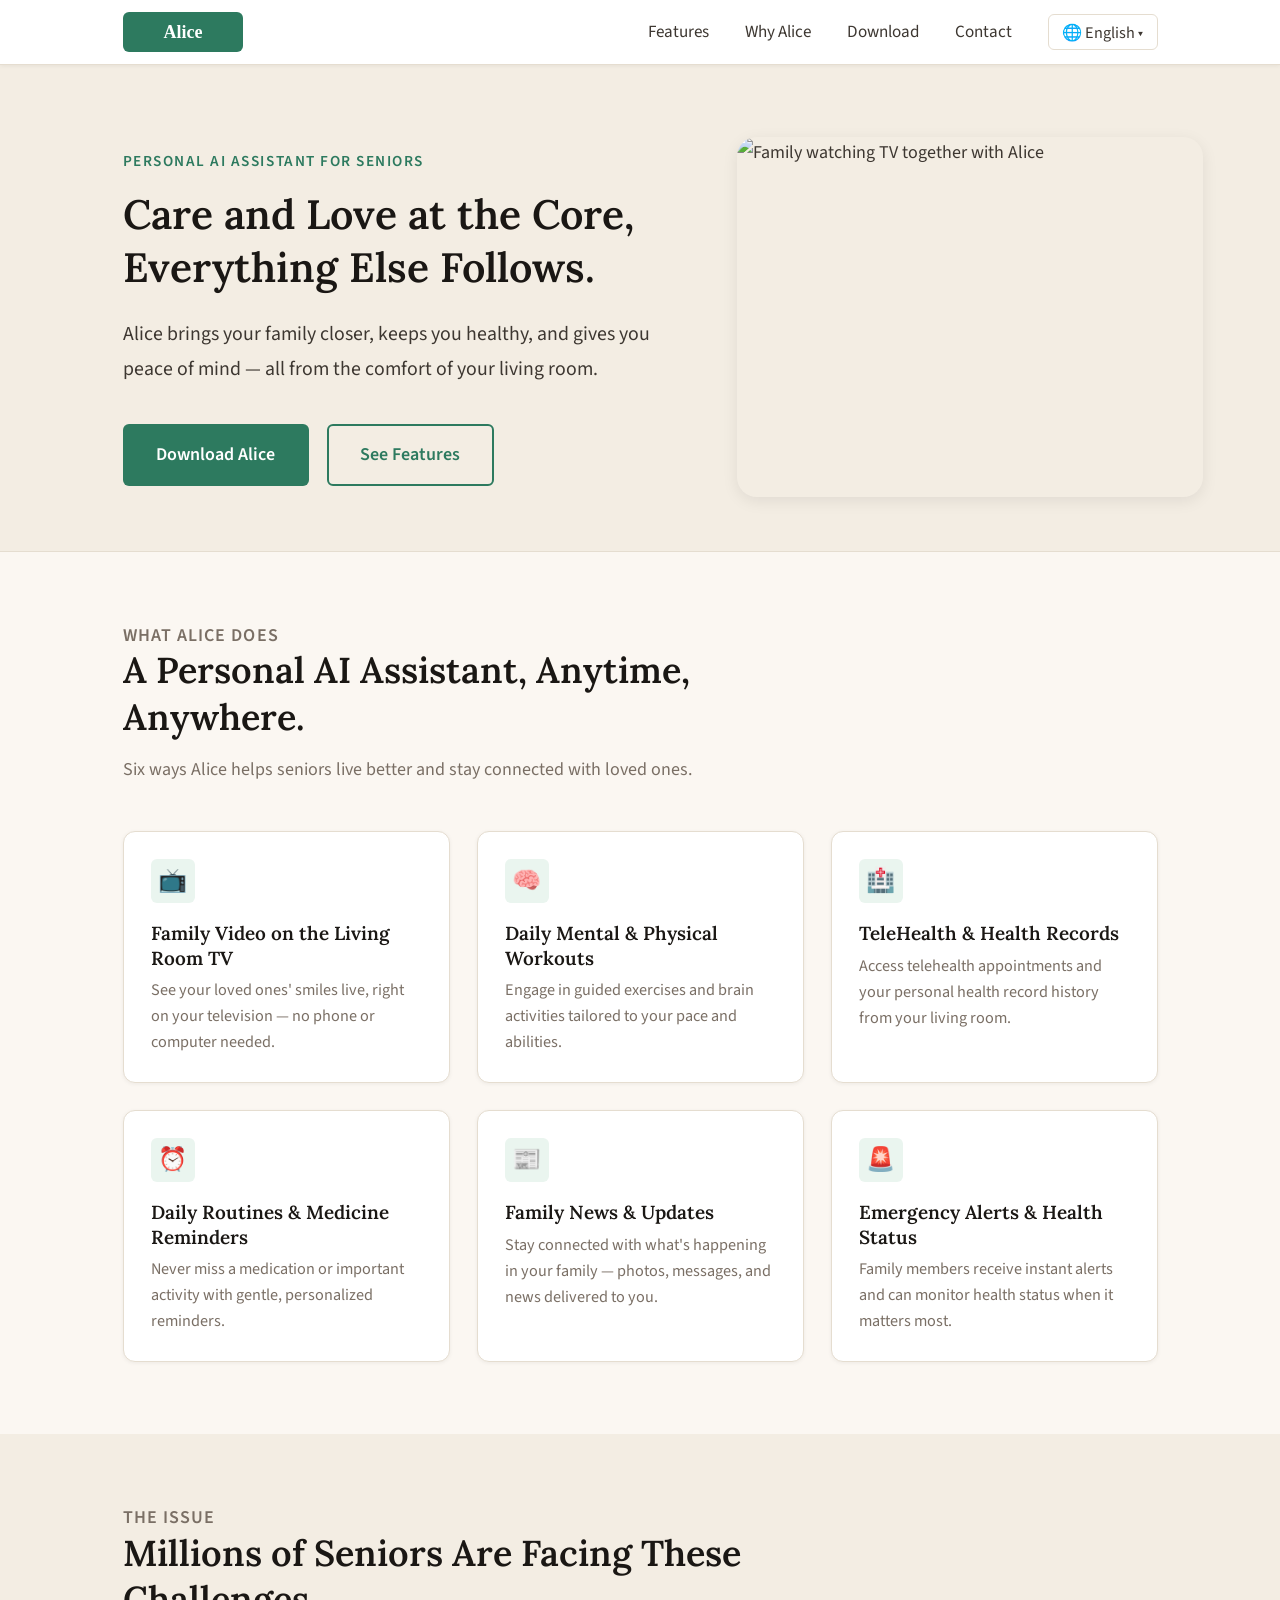
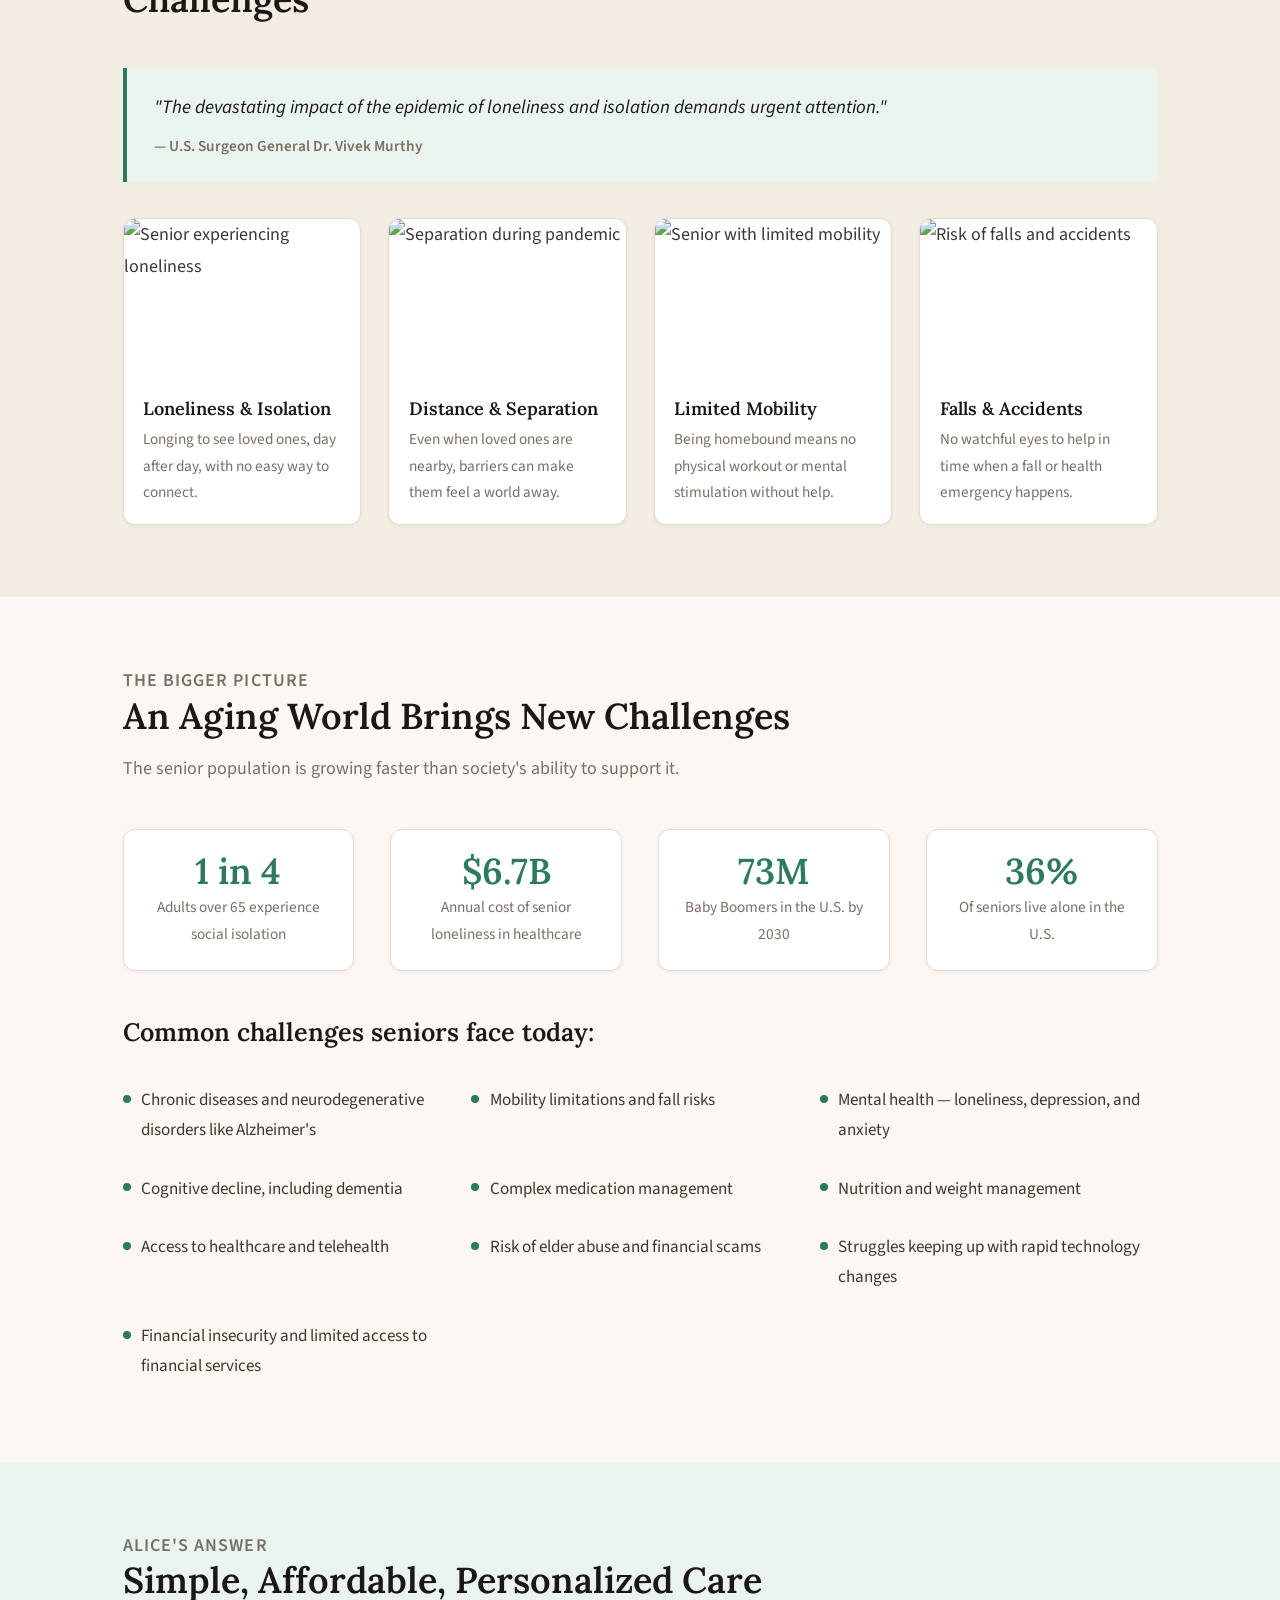
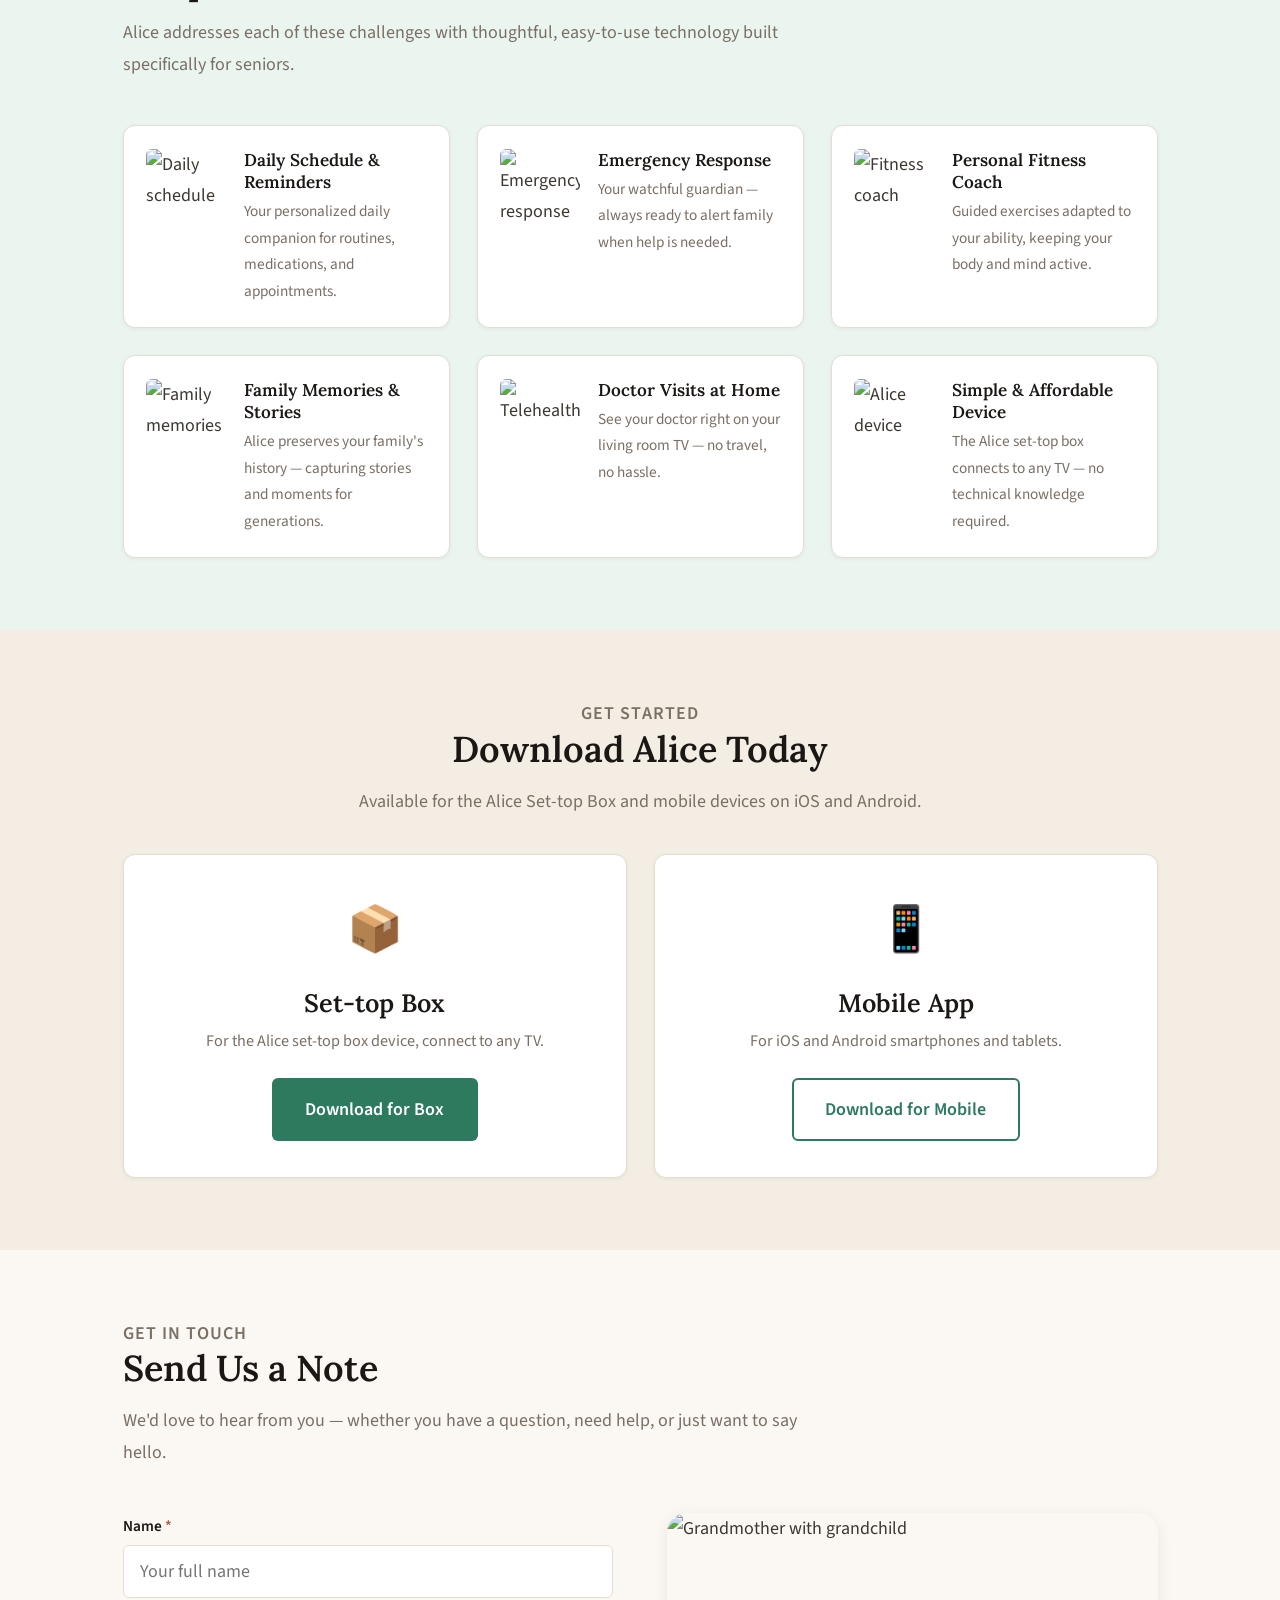
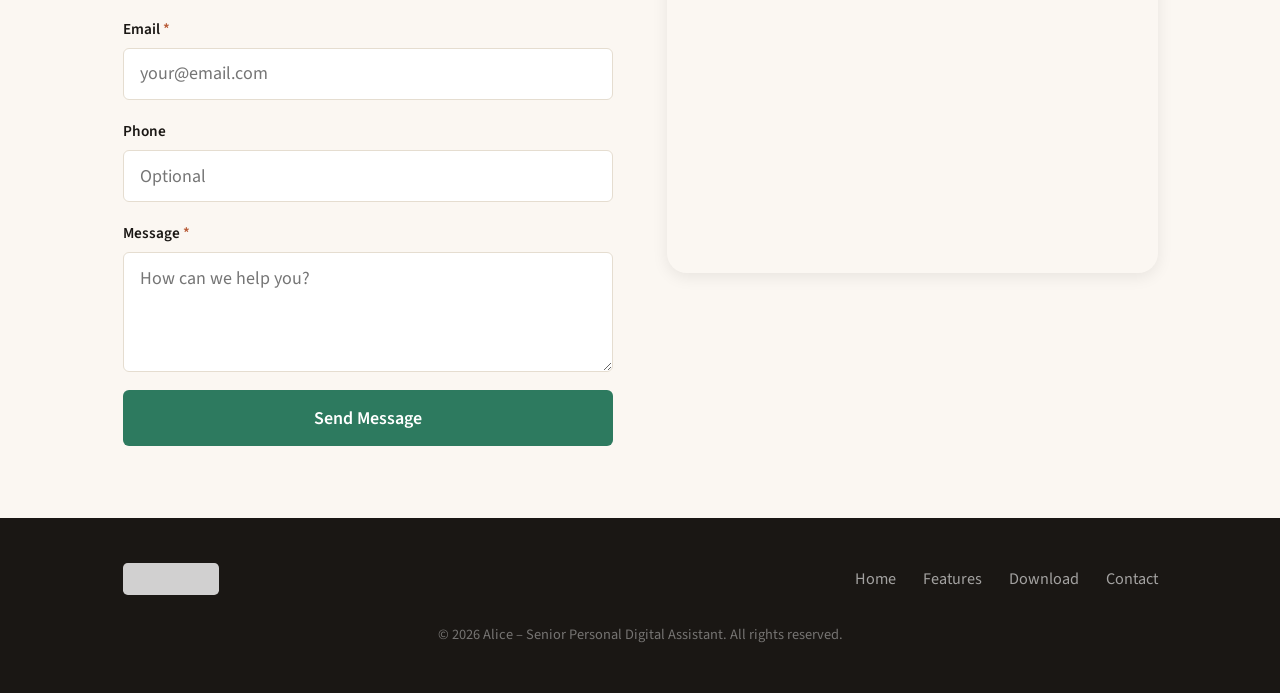
==== en/index.html @ 7d20c8d3 "Initial commit" ====
<!DOCTYPE html>
<html lang="en">
<head>
  <meta charset="UTF-8">
  <meta name="viewport" content="width=device-width, initial-scale=1.0">
  <meta name="description" content="Alice is a personal AI assistant for seniors — connecting family, managing health, and bringing care to every living room.">
  <title>Alice – Care and Love at the Core</title>
  <link rel="stylesheet" href="../css/style.css">
</head>
<body>

<!-- ===== NAVIGATION ===== -->
<nav class="nav">
  <div class="container nav__inner">
    <a href="index.html" class="nav__logo">
      <img src="../assets/images/alice-logo.jpg" onerror="this.src='../assets/images/alice-logo.svg'" alt="Alice logo">
      <span class="nav__logo-text">Alice</span>
    </a>

    <button class="nav__hamburger" aria-label="Open menu">
      <span></span><span></span><span></span>
    </button>

    <div class="nav__links">
      <a href="#features">Features</a>
      <a href="#why">Why Alice</a>
      <a href="download.html">Download</a>
      <a href="#contact">Contact</a>

      <div class="lang-switcher">
        <button class="lang-switcher__btn">🌐 English ▾</button>
        <div class="lang-switcher__dropdown">
          <a href="../en/index.html" class="current">English</a>
          <a href="../zh/index.html">中文</a>
          <a href="../ja/index.html">日本語</a>
        </div>
      </div>
    </div>
  </div>
</nav>

<!-- ===== HERO ===== -->
<section class="hero" id="home">
  <div class="container hero__inner">
    <div class="hero__content">
      <p class="hero__tagline">Personal AI Assistant for Seniors</p>
      <h1 class="hero__title">Care and Love at the Core,<br>Everything Else Follows.</h1>
      <p class="hero__subtitle">
        Alice brings your family closer, keeps you healthy, and gives you peace of mind —
        all from the comfort of your living room.
      </p>
      <div class="hero__ctas">
        <a href="download.html" class="btn btn--primary">Download Alice</a>
        <a href="#features" class="btn btn--outline">See Features</a>
      </div>
    </div>
    <div class="hero__image">
      <img src="https://img1.wsimg.com/isteam/ip/b79b17a9-c63e-4661-b57b-d2bf6fcf4516/seniorTV1.jpeg"
           alt="Family watching TV together with Alice">
    </div>
  </div>
</section>

<!-- ===== FEATURES ===== -->
<section class="section" id="features">
  <div class="container">
    <div class="section-header">
      <h4>What Alice Does</h4>
      <h2>A Personal AI Assistant, Anytime, Anywhere.</h2>
      <p>Six ways Alice helps seniors live better and stay connected with loved ones.</p>
    </div>

    <div class="features-list">
      <div class="feature-card">
        <div class="feature-card__icon">📺</div>
        <h3>Family Video on the Living Room TV</h3>
        <p>See your loved ones' smiles live, right on your television — no phone or computer needed.</p>
      </div>
      <div class="feature-card">
        <div class="feature-card__icon">🧠</div>
        <h3>Daily Mental & Physical Workouts</h3>
        <p>Engage in guided exercises and brain activities tailored to your pace and abilities.</p>
      </div>
      <div class="feature-card">
        <div class="feature-card__icon">🏥</div>
        <h3>TeleHealth & Health Records</h3>
        <p>Access telehealth appointments and your personal health record history from your living room.</p>
      </div>
      <div class="feature-card">
        <div class="feature-card__icon">⏰</div>
        <h3>Daily Routines & Medicine Reminders</h3>
        <p>Never miss a medication or important activity with gentle, personalized reminders.</p>
      </div>
      <div class="feature-card">
        <div class="feature-card__icon">📰</div>
        <h3>Family News & Updates</h3>
        <p>Stay connected with what's happening in your family — photos, messages, and news delivered to you.</p>
      </div>
      <div class="feature-card">
        <div class="feature-card__icon">🚨</div>
        <h3>Emergency Alerts & Health Status</h3>
        <p>Family members receive instant alerts and can monitor health status when it matters most.</p>
      </div>
    </div>
  </div>
</section>

<!-- ===== PROBLEM ===== -->
<section class="section section--alt" id="why">
  <div class="container">
    <div class="section-header">
      <h4>The Issue</h4>
      <h2>Millions of Seniors Are Facing These Challenges</h2>
    </div>

    <div class="callout">
      <p>"The devastating impact of the epidemic of loneliness and isolation demands urgent attention."</p>
      <cite>— U.S. Surgeon General Dr. Vivek Murthy</cite>
    </div>

    <div class="problem-grid">
      <div class="problem-card">
        <img src="https://img1.wsimg.com/isteam/ip/b79b17a9-c63e-4661-b57b-d2bf6fcf4516/lonely1.jpg"
             alt="Senior experiencing loneliness">
        <div class="problem-card__body">
          <h3>Loneliness &amp; Isolation</h3>
          <p>Longing to see loved ones, day after day, with no easy way to connect.</p>
        </div>
      </div>
      <div class="problem-card">
        <img src="https://img1.wsimg.com/isteam/ip/b79b17a9-c63e-4661-b57b-d2bf6fcf4516/pandemic1.jpg"
             alt="Separation during pandemic">
        <div class="problem-card__body">
          <h3>Distance &amp; Separation</h3>
          <p>Even when loved ones are nearby, barriers can make them feel a world away.</p>
        </div>
      </div>
      <div class="problem-card">
        <img src="https://img1.wsimg.com/isteam/ip/b79b17a9-c63e-4661-b57b-d2bf6fcf4516/lonely9.jpg"
             alt="Senior with limited mobility">
        <div class="problem-card__body">
          <h3>Limited Mobility</h3>
          <p>Being homebound means no physical workout or mental stimulation without help.</p>
        </div>
      </div>
      <div class="problem-card">
        <img src="https://img1.wsimg.com/isteam/ip/b79b17a9-c63e-4661-b57b-d2bf6fcf4516/lonely2.jpg"
             alt="Risk of falls and accidents">
        <div class="problem-card__body">
          <h3>Falls &amp; Accidents</h3>
          <p>No watchful eyes to help in time when a fall or health emergency happens.</p>
        </div>
      </div>
    </div>
  </div>
</section>

<!-- ===== AGING WORLD ===== -->
<section class="section">
  <div class="container">
    <div class="section-header">
      <h4>The Bigger Picture</h4>
      <h2>An Aging World Brings New Challenges</h2>
      <p>The senior population is growing faster than society's ability to support it.</p>
    </div>

    <div class="stat-strip">
      <div class="stat-item">
        <div class="stat-item__number">1 in 4</div>
        <div class="stat-item__label">Adults over 65 experience social isolation</div>
      </div>
      <div class="stat-item">
        <div class="stat-item__number">$6.7B</div>
        <div class="stat-item__label">Annual cost of senior loneliness in healthcare</div>
      </div>
      <div class="stat-item">
        <div class="stat-item__number">73M</div>
        <div class="stat-item__label">Baby Boomers in the U.S. by 2030</div>
      </div>
      <div class="stat-item">
        <div class="stat-item__number">36%</div>
        <div class="stat-item__label">Of seniors live alone in the U.S.</div>
      </div>
    </div>

    <div style="margin-top: 2.5rem;">
      <h3 style="margin-bottom: 1rem;">Common challenges seniors face today:</h3>
      <ul class="challenges-list">
        <li>Chronic diseases and neurodegenerative disorders like Alzheimer's</li>
        <li>Mobility limitations and fall risks</li>
        <li>Mental health — loneliness, depression, and anxiety</li>
        <li>Cognitive decline, including dementia</li>
        <li>Complex medication management</li>
        <li>Nutrition and weight management</li>
        <li>Access to healthcare and telehealth</li>
        <li>Risk of elder abuse and financial scams</li>
        <li>Struggles keeping up with rapid technology changes</li>
        <li>Financial insecurity and limited access to financial services</li>
      </ul>
    </div>
  </div>
</section>

<!-- ===== SOLUTION ===== -->
<section class="section section--accent" id="solutions">
  <div class="container">
    <div class="section-header">
      <h4>Alice's Answer</h4>
      <h2>Simple, Affordable, Personalized Care</h2>
      <p>Alice addresses each of these challenges with thoughtful, easy-to-use technology built specifically for seniors.</p>
    </div>

    <div class="solution-grid">
      <div class="solution-item">
        <img src="https://alicehometech.com/image/larryPicture/caregiver-assisting-with-seniors-daily-routine.webp"
             alt="Daily schedule">
        <div class="solution-item__text">
          <h3>Daily Schedule &amp; Reminders</h3>
          <p>Your personalized daily companion for routines, medications, and appointments.</p>
        </div>
      </div>
      <div class="solution-item">
        <img src="https://alicehometech.com/image/larryPicture/fall helper.webp"
             alt="Emergency response">
        <div class="solution-item__text">
          <h3>Emergency Response</h3>
          <p>Your watchful guardian — always ready to alert family when help is needed.</p>
        </div>
      </div>
      <div class="solution-item">
        <img src="https://alicehometech.com/image/larryPicture/personal trainer.webp"
             alt="Fitness coach">
        <div class="solution-item__text">
          <h3>Personal Fitness Coach</h3>
          <p>Guided exercises adapted to your ability, keeping your body and mind active.</p>
        </div>
      </div>
      <div class="solution-item">
        <img src="https://alicehometech.com/image/larryPicture/family story time on tv.webp"
             alt="Family memories">
        <div class="solution-item__text">
          <h3>Family Memories &amp; Stories</h3>
          <p>Alice preserves your family's history — capturing stories and moments for generations.</p>
        </div>
      </div>
      <div class="solution-item">
        <img src="https://alicehometech.com/image/larryPicture/doctor visit in your TV.webp"
             alt="Telehealth">
        <div class="solution-item__text">
          <h3>Doctor Visits at Home</h3>
          <p>See your doctor right on your living room TV — no travel, no hassle.</p>
        </div>
      </div>
      <div class="solution-item">
        <img src="https://alicehometech.com/image/larryPicture/Alice box.webp"
             alt="Alice device">
        <div class="solution-item__text">
          <h3>Simple &amp; Affordable Device</h3>
          <p>The Alice set-top box connects to any TV — no technical knowledge required.</p>
        </div>
      </div>
    </div>
  </div>
</section>

<!-- ===== DOWNLOAD (preview, full page is download.html) ===== -->
<section class="section section--alt" id="download">
  <div class="container">
    <div class="section-header text-center" style="max-width: 100%; margin-bottom: 2rem;">
      <h4>Get Started</h4>
      <h2>Download Alice Today</h2>
      <p>Available for the Alice Set-top Box and mobile devices on iOS and Android.</p>
    </div>
    <div class="download-cards">
      <div class="download-card">
        <div class="download-card__icon">📦</div>
        <h3>Set-top Box</h3>
        <p>For the Alice set-top box device, connect to any TV.</p>
        <a href="download.html#box" class="btn btn--primary">Download for Box</a>
      </div>
      <div class="download-card">
        <div class="download-card__icon">📱</div>
        <h3>Mobile App</h3>
        <p>For iOS and Android smartphones and tablets.</p>
        <a href="download.html#mobile" class="btn btn--outline">Download for Mobile</a>
      </div>
    </div>
  </div>
</section>

<!-- ===== CONTACT ===== -->
<section class="section" id="contact">
  <div class="container">
    <div class="section-header">
      <h4>Get in Touch</h4>
      <h2>Send Us a Note</h2>
      <p>We'd love to hear from you — whether you have a question, need help, or just want to say hello.</p>
    </div>
    <div class="contact-inner">
      <form class="contact-form" onsubmit="handleContact(event)">
        <div class="form-group">
          <label for="name">Name <span style="color:var(--alert)">*</span></label>
          <input type="text" id="name" name="name" required placeholder="Your full name">
        </div>
        <div class="form-group">
          <label for="email">Email <span style="color:var(--alert)">*</span></label>
          <input type="email" id="email" name="email" required placeholder="your@email.com">
        </div>
        <div class="form-group">
          <label for="phone">Phone</label>
          <input type="tel" id="phone" name="phone" placeholder="Optional">
        </div>
        <div class="form-group">
          <label for="message">Message <span style="color:var(--alert)">*</span></label>
          <textarea id="message" name="message" required placeholder="How can we help you?"></textarea>
        </div>
        <button type="submit" class="btn btn--primary">Send Message</button>
        <p id="contact-success" style="display:none; color:var(--accent); font-weight:600;">
          ✓ Thank you! We'll be in touch soon.
        </p>
      </form>
      <div class="contact-image">
        <img src="https://img1.wsimg.com/isteam/ip/b79b17a9-c63e-4661-b57b-d2bf6fcf4516/senior%20love1.jpg"
             alt="Grandmother with grandchild">
      </div>
    </div>
  </div>
</section>

<!-- ===== FOOTER ===== -->
<footer class="footer">
  <div class="container footer__inner">
    <div class="footer__logo">
      <img src="../assets/images/alice-logo.jpg" onerror="this.src='../assets/images/alice-logo.svg'" alt="Alice">
      <span class="footer__logo-text">Alice</span>
    </div>
    <nav class="footer__nav">
      <a href="index.html">Home</a>
      <a href="#features">Features</a>
      <a href="download.html">Download</a>
      <a href="#contact">Contact</a>
    </nav>
    <p class="footer__copy">© 2026 Alice – Senior Personal Digital Assistant. All rights reserved.</p>
  </div>
</footer>

<script src="../js/nav.js"></script>
<script>
function handleContact(e) {
  e.preventDefault();
  document.getElementById('contact-success').style.display = 'block';
  e.target.reset();
}
</script>
</body>
</html>
---- css/style.css ----
/* =============================================
   Alice HomeTech — Design System
   Warm, grounded, readable. Light background.
   Mobile-first. Supports EN / ZH / JA.
   ============================================= */

/* --- Fonts --- */
@import url('https://fonts.googleapis.com/css2?family=Lora:wght@400;600&family=Source+Sans+3:wght@300;400;600&display=swap');

/* --- Tokens --- */
:root {
  --cream:        #FBF7F2;
  --cream-dark:   #F3EDE3;
  --warm-border:  #E5DDD0;
  --text-primary: #1A1714;
  --text-body:    #3D3731;
  --text-muted:   #7A6F65;
  --accent:       #2D7A5F;
  --accent-dark:  #1E5C47;
  --accent-light: #EAF5EF;
  --alert:        #B85C38;
  --white:        #FFFFFF;

  --font-head: 'Lora', 'Noto Serif SC', 'Noto Serif JP', Georgia, serif;
  --font-body: 'Source Sans 3', 'Noto Sans SC', 'Noto Sans JP', system-ui, sans-serif;

  --radius-sm: 6px;
  --radius-md: 12px;
  --radius-lg: 20px;

  --shadow-sm: 0 1px 4px rgba(0,0,0,0.06);
  --shadow-md: 0 4px 16px rgba(0,0,0,0.08);

  --max-w: 1080px;
  --gap: 1.5rem;
}

/* --- Reset --- */
*, *::before, *::after { box-sizing: border-box; margin: 0; padding: 0; }
html { font-size: 18px; scroll-behavior: smooth; }
body {
  font-family: var(--font-body);
  font-weight: 400;
  color: var(--text-body);
  background: var(--cream);
  line-height: 1.75;
  -webkit-font-smoothing: antialiased;
}
img { display: block; max-width: 100%; height: auto; }
a { color: var(--accent); text-decoration: none; }
a:hover { text-decoration: underline; }
ul { list-style: none; }

/* --- Typography --- */
h1, h2, h3, h4 {
  font-family: var(--font-head);
  color: var(--text-primary);
  line-height: 1.3;
  font-weight: 600;
}
h1 { font-size: clamp(1.7rem, 3.2vw, 2.5rem); }
h2 { font-size: clamp(1.4rem, 3vw, 2rem); }
h3 { font-size: clamp(1.1rem, 2vw, 1.4rem); }
h4 { font-size: 1rem; font-weight: 600; font-family: var(--font-body); text-transform: uppercase; letter-spacing: 0.06em; color: var(--text-muted); }
p { margin-bottom: 1rem; }
p:last-child { margin-bottom: 0; }

/* --- Layout helpers --- */
.container {
  width: 100%;
  max-width: var(--max-w);
  margin: 0 auto;
  padding: 0 1.25rem;
}
.section {
  padding: 4rem 0;
}
.section--alt {
  background: var(--cream-dark);
}
.section--accent {
  background: var(--accent-light);
}

/* --- Buttons --- */
.btn {
  display: inline-block;
  padding: 0.75rem 1.75rem;
  border-radius: var(--radius-sm);
  font-family: var(--font-body);
  font-size: 1rem;
  font-weight: 600;
  cursor: pointer;
  border: 2px solid transparent;
  transition: background 0.2s, color 0.2s, border-color 0.2s;
  text-align: center;
  white-space: nowrap;
}
.btn--primary {
  background: var(--accent);
  color: var(--white);
}
.btn--primary:hover {
  background: var(--accent-dark);
  text-decoration: none;
}
.btn--outline {
  background: transparent;
  color: var(--accent);
  border-color: var(--accent);
}
.btn--outline:hover {
  background: var(--accent);
  color: var(--white);
  text-decoration: none;
}

/* =============================================
   NAVIGATION
   ============================================= */
.nav {
  position: sticky;
  top: 0;
  z-index: 100;
  background: var(--white);
  border-bottom: 1px solid var(--warm-border);
  box-shadow: var(--shadow-sm);
}
.nav__inner {
  display: flex;
  align-items: center;
  justify-content: space-between;
  height: 64px;
  gap: 1rem;
}
.nav__logo {
  display: flex;
  align-items: center;
  gap: 0.5rem;
  text-decoration: none;
}
.nav__logo img {
  height: 40px;
  width: auto;
}
.nav__logo-text {
  display: none;
}
.nav__links {
  display: flex;
  align-items: center;
  gap: 2rem;
}
.nav__links a {
  color: var(--text-body);
  font-weight: 400;
  font-size: 0.95rem;
  transition: color 0.15s;
}
.nav__links a:hover { color: var(--accent); text-decoration: none; }
.nav__links a.active { color: var(--accent); font-weight: 600; }

/* Language switcher */
.lang-switcher {
  position: relative;
}
.lang-switcher__btn {
  background: none;
  border: 1px solid var(--warm-border);
  border-radius: var(--radius-sm);
  padding: 0.3rem 0.75rem;
  font-family: var(--font-body);
  font-size: 0.9rem;
  color: var(--text-body);
  cursor: pointer;
  display: flex;
  align-items: center;
  gap: 0.4rem;
}
.lang-switcher__btn:hover { border-color: var(--accent); }
.lang-switcher__dropdown {
  display: none;
  position: absolute;
  right: 0;
  top: calc(100% + 4px);
  background: var(--white);
  border: 1px solid var(--warm-border);
  border-radius: var(--radius-sm);
  box-shadow: var(--shadow-md);
  min-width: 120px;
  overflow: hidden;
}
.lang-switcher__dropdown a {
  display: block;
  padding: 0.6rem 1rem;
  color: var(--text-body);
  font-size: 0.9rem;
}
.lang-switcher__dropdown a:hover { background: var(--accent-light); text-decoration: none; }
.lang-switcher__dropdown a.current { color: var(--accent); font-weight: 600; }
.lang-switcher.open .lang-switcher__dropdown { display: block; }

/* Hamburger (mobile) */
.nav__hamburger {
  display: none;
  flex-direction: column;
  gap: 5px;
  background: none;
  border: none;
  cursor: pointer;
  padding: 4px;
}
.nav__hamburger span {
  display: block;
  width: 24px;
  height: 2px;
  background: var(--text-primary);
  border-radius: 2px;
  transition: transform 0.25s, opacity 0.25s;
}
.nav__hamburger.open span:nth-child(1) { transform: translateY(7px) rotate(45deg); }
.nav__hamburger.open span:nth-child(2) { opacity: 0; }
.nav__hamburger.open span:nth-child(3) { transform: translateY(-7px) rotate(-45deg); }

/* Mobile nav */
@media (max-width: 720px) {
  .nav__hamburger { display: flex; }
  .nav__links {
    display: none;
    position: absolute;
    top: 64px;
    left: 0; right: 0;
    background: var(--white);
    flex-direction: column;
    align-items: flex-start;
    gap: 0;
    border-bottom: 1px solid var(--warm-border);
    box-shadow: var(--shadow-md);
  }
  .nav__links.open { display: flex; }
  .nav__links a {
    width: 100%;
    padding: 1rem 1.25rem;
    border-bottom: 1px solid var(--warm-border);
  }
  .lang-switcher { padding: 1rem 1.25rem; width: 100%; }
}

/* =============================================
   HERO
   ============================================= */
.hero {
  background: var(--cream-dark);
  padding: 4rem 0 3rem;
  border-bottom: 1px solid var(--warm-border);
}
.hero__inner {
  display: grid;
  grid-template-columns: 55% 45%;
  gap: 2.5rem;
  align-items: center;
}
.hero__tagline {
  font-size: 0.85rem;
  font-weight: 600;
  text-transform: uppercase;
  letter-spacing: 0.1em;
  color: var(--accent);
  margin-bottom: 0.75rem;
}
.hero__title {
  margin-bottom: 1.25rem;
}
.hero__subtitle {
  font-size: 1.1rem;
  color: var(--text-body);
  margin-bottom: 2rem;
  line-height: 1.8;
}
.hero__ctas {
  display: flex;
  gap: 1rem;
  flex-wrap: wrap;
}
.hero__image {
  border-radius: var(--radius-lg);
  overflow: hidden;
  box-shadow: var(--shadow-md);
}
.hero__image img {
  width: 100%;
  height: 360px;
  object-fit: cover;
}

@media (max-width: 720px) {
  .hero__inner { grid-template-columns: 1fr; }
  .hero__image { order: -1; }
  .hero__image img { height: 220px; }
}

/* =============================================
   FEATURES LIST
   ============================================= */
.features-list {
  display: grid;
  grid-template-columns: repeat(auto-fit, minmax(280px, 1fr));
  gap: var(--gap);
  margin-top: 2.5rem;
}
.feature-card {
  background: var(--white);
  border: 1px solid var(--warm-border);
  border-radius: var(--radius-md);
  padding: 1.5rem;
  box-shadow: var(--shadow-sm);
}
.feature-card__icon {
  width: 44px;
  height: 44px;
  background: var(--accent-light);
  border-radius: var(--radius-sm);
  display: flex;
  align-items: center;
  justify-content: center;
  margin-bottom: 1rem;
  font-size: 1.3rem;
}
.feature-card h3 {
  font-size: 1.05rem;
  margin-bottom: 0.4rem;
}
.feature-card p {
  font-size: 0.9rem;
  color: var(--text-muted);
  line-height: 1.6;
}

/* =============================================
   PROBLEM SECTION (cards in a row)
   ============================================= */
.problem-grid {
  display: grid;
  grid-template-columns: repeat(auto-fit, minmax(220px, 1fr));
  gap: var(--gap);
  margin-top: 2rem;
}
.problem-card {
  border-radius: var(--radius-md);
  overflow: hidden;
  box-shadow: var(--shadow-sm);
  background: var(--white);
  border: 1px solid var(--warm-border);
}
.problem-card img {
  width: 100%;
  height: 160px;
  object-fit: cover;
}
.problem-card__body {
  padding: 1rem 1.1rem;
}
.problem-card__body h3 {
  font-size: 1rem;
  margin-bottom: 0.3rem;
}
.problem-card__body p {
  font-size: 0.85rem;
  color: var(--text-muted);
}

/* =============================================
   CHALLENGES LIST
   ============================================= */
.challenges-list {
  display: grid;
  grid-template-columns: repeat(auto-fit, minmax(260px, 1fr));
  gap: 0.6rem;
  margin-top: 1.5rem;
}
.challenges-list li {
  display: flex;
  align-items: flex-start;
  gap: 0.6rem;
  font-size: 0.95rem;
  color: var(--text-body);
  padding: 0.5rem 0;
}
.challenges-list li::before {
  content: '';
  display: inline-block;
  width: 8px;
  height: 8px;
  min-width: 8px;
  border-radius: 50%;
  background: var(--accent);
  margin-top: 0.55rem;
}

/* =============================================
   SOLUTION SHOWCASE
   ============================================= */
.solution-grid {
  display: grid;
  grid-template-columns: repeat(auto-fit, minmax(300px, 1fr));
  gap: var(--gap);
  margin-top: 2rem;
}
.solution-item {
  display: flex;
  gap: 1rem;
  align-items: flex-start;
  padding: 1.25rem;
  background: var(--white);
  border: 1px solid var(--warm-border);
  border-radius: var(--radius-md);
  box-shadow: var(--shadow-sm);
}
.solution-item img {
  width: 80px;
  height: 80px;
  object-fit: cover;
  border-radius: var(--radius-sm);
  flex-shrink: 0;
}
.solution-item__text h3 {
  font-size: 0.95rem;
  margin-bottom: 0.25rem;
}
.solution-item__text p {
  font-size: 0.85rem;
  color: var(--text-muted);
  margin: 0;
}

/* =============================================
   DOWNLOAD SECTION
   ============================================= */
.download-cards {
  display: grid;
  grid-template-columns: repeat(auto-fit, minmax(260px, 1fr));
  gap: var(--gap);
  margin-top: 2rem;
}
.download-card {
  background: var(--white);
  border: 1px solid var(--warm-border);
  border-radius: var(--radius-md);
  padding: 2rem 1.5rem;
  text-align: center;
  box-shadow: var(--shadow-sm);
}
.download-card__icon {
  font-size: 2.5rem;
  margin-bottom: 1rem;
}
.download-card h3 {
  margin-bottom: 0.4rem;
}
.download-card p {
  color: var(--text-muted);
  font-size: 0.9rem;
  margin-bottom: 1.25rem;
}

/* =============================================
   CONTACT SECTION
   ============================================= */
.contact-inner {
  display: grid;
  grid-template-columns: 1fr 1fr;
  gap: 3rem;
  align-items: start;
}
.contact-form {
  display: flex;
  flex-direction: column;
  gap: 1rem;
}
.form-group {
  display: flex;
  flex-direction: column;
  gap: 0.3rem;
}
.form-group label {
  font-size: 0.85rem;
  font-weight: 600;
  color: var(--text-primary);
}
.form-group input,
.form-group textarea {
  padding: 0.7rem 0.9rem;
  border: 1px solid var(--warm-border);
  border-radius: var(--radius-sm);
  font-family: var(--font-body);
  font-size: 1rem;
  background: var(--white);
  color: var(--text-body);
  transition: border-color 0.2s;
}
.form-group input:focus,
.form-group textarea:focus {
  outline: none;
  border-color: var(--accent);
  box-shadow: 0 0 0 3px rgba(45,122,95,0.1);
}
.form-group textarea { resize: vertical; min-height: 120px; }
.contact-image {
  border-radius: var(--radius-lg);
  overflow: hidden;
  box-shadow: var(--shadow-md);
}
.contact-image img {
  width: 100%;
  height: 360px;
  object-fit: cover;
}

@media (max-width: 720px) {
  .contact-inner { grid-template-columns: 1fr; }
  .contact-image { display: none; }
}

/* =============================================
   FOOTER
   ============================================= */
.footer {
  background: var(--text-primary);
  color: rgba(255,255,255,0.7);
  padding: 2.5rem 0;
}
.footer__inner {
  display: flex;
  justify-content: space-between;
  align-items: center;
  flex-wrap: wrap;
  gap: 1rem;
}
.footer__logo {
  display: flex;
  align-items: center;
  gap: 0.5rem;
}
.footer__logo img { height: 32px; filter: brightness(0) invert(1); opacity: 0.8; }
.footer__logo-text { display: none; }
.footer__nav {
  display: flex;
  gap: 1.5rem;
  flex-wrap: wrap;
}
.footer__nav a {
  color: rgba(255,255,255,0.6);
  font-size: 0.9rem;
  transition: color 0.15s;
}
.footer__nav a:hover { color: var(--white); text-decoration: none; }
.footer__copy {
  font-size: 0.8rem;
  color: rgba(255,255,255,0.4);
  width: 100%;
  text-align: center;
  margin-top: 0.5rem;
}

/* =============================================
   SECTION HEADER utility
   ============================================= */
.section-header {
  max-width: 680px;
  margin-bottom: 2.5rem;
}
.section-header h2 {
  margin-bottom: 0.75rem;
}
.section-header p {
  color: var(--text-muted);
  font-size: 1rem;
}

/* =============================================
   QUOTE/CALLOUT
   ============================================= */
.callout {
  background: var(--accent-light);
  border-left: 4px solid var(--accent);
  border-radius: 0 var(--radius-sm) var(--radius-sm) 0;
  padding: 1.25rem 1.5rem;
  margin: 2rem 0;
}
.callout p {
  color: var(--text-primary);
  font-style: italic;
  font-size: 1.05rem;
  margin: 0;
}
.callout cite {
  display: block;
  margin-top: 0.5rem;
  font-size: 0.85rem;
  color: var(--text-muted);
  font-style: normal;
  font-weight: 600;
}

/* =============================================
   STAT STRIP
   ============================================= */
.stat-strip {
  display: flex;
  gap: 2rem;
  flex-wrap: wrap;
  margin-top: 2rem;
}
.stat-item {
  flex: 1;
  min-width: 140px;
  text-align: center;
  padding: 1.25rem;
  background: var(--white);
  border: 1px solid var(--warm-border);
  border-radius: var(--radius-md);
  box-shadow: var(--shadow-sm);
}
.stat-item__number {
  font-family: var(--font-head);
  font-size: 2rem;
  color: var(--accent);
  font-weight: 600;
  line-height: 1;
  margin-bottom: 0.3rem;
}
.stat-item__label {
  font-size: 0.85rem;
  color: var(--text-muted);
}

/* =============================================
   UTILITY
   ============================================= */
.text-center { text-align: center; }
.mt-1 { margin-top: 1rem; }
.mt-2 { margin-top: 2rem; }
.mb-1 { margin-bottom: 1rem; }
.mb-2 { margin-bottom: 2rem; }
.label {
  display: inline-block;
  padding: 0.2rem 0.6rem;
  background: var(--accent-light);
  color: var(--accent-dark);
  border-radius: 4px;
  font-size: 0.78rem;
  font-weight: 600;
  text-transform: uppercase;
  letter-spacing: 0.06em;
}

/* =============================================
   RESPONSIVE HELPERS
   ============================================= */
@media (max-width: 480px) {
  html { font-size: 16px; }
  .section { padding: 2.5rem 0; }
  .stat-strip { gap: 0.75rem; }
  .stat-item__number { font-size: 1.5rem; }
  .hero__ctas { flex-direction: column; }
  .btn { width: 100%; }
}
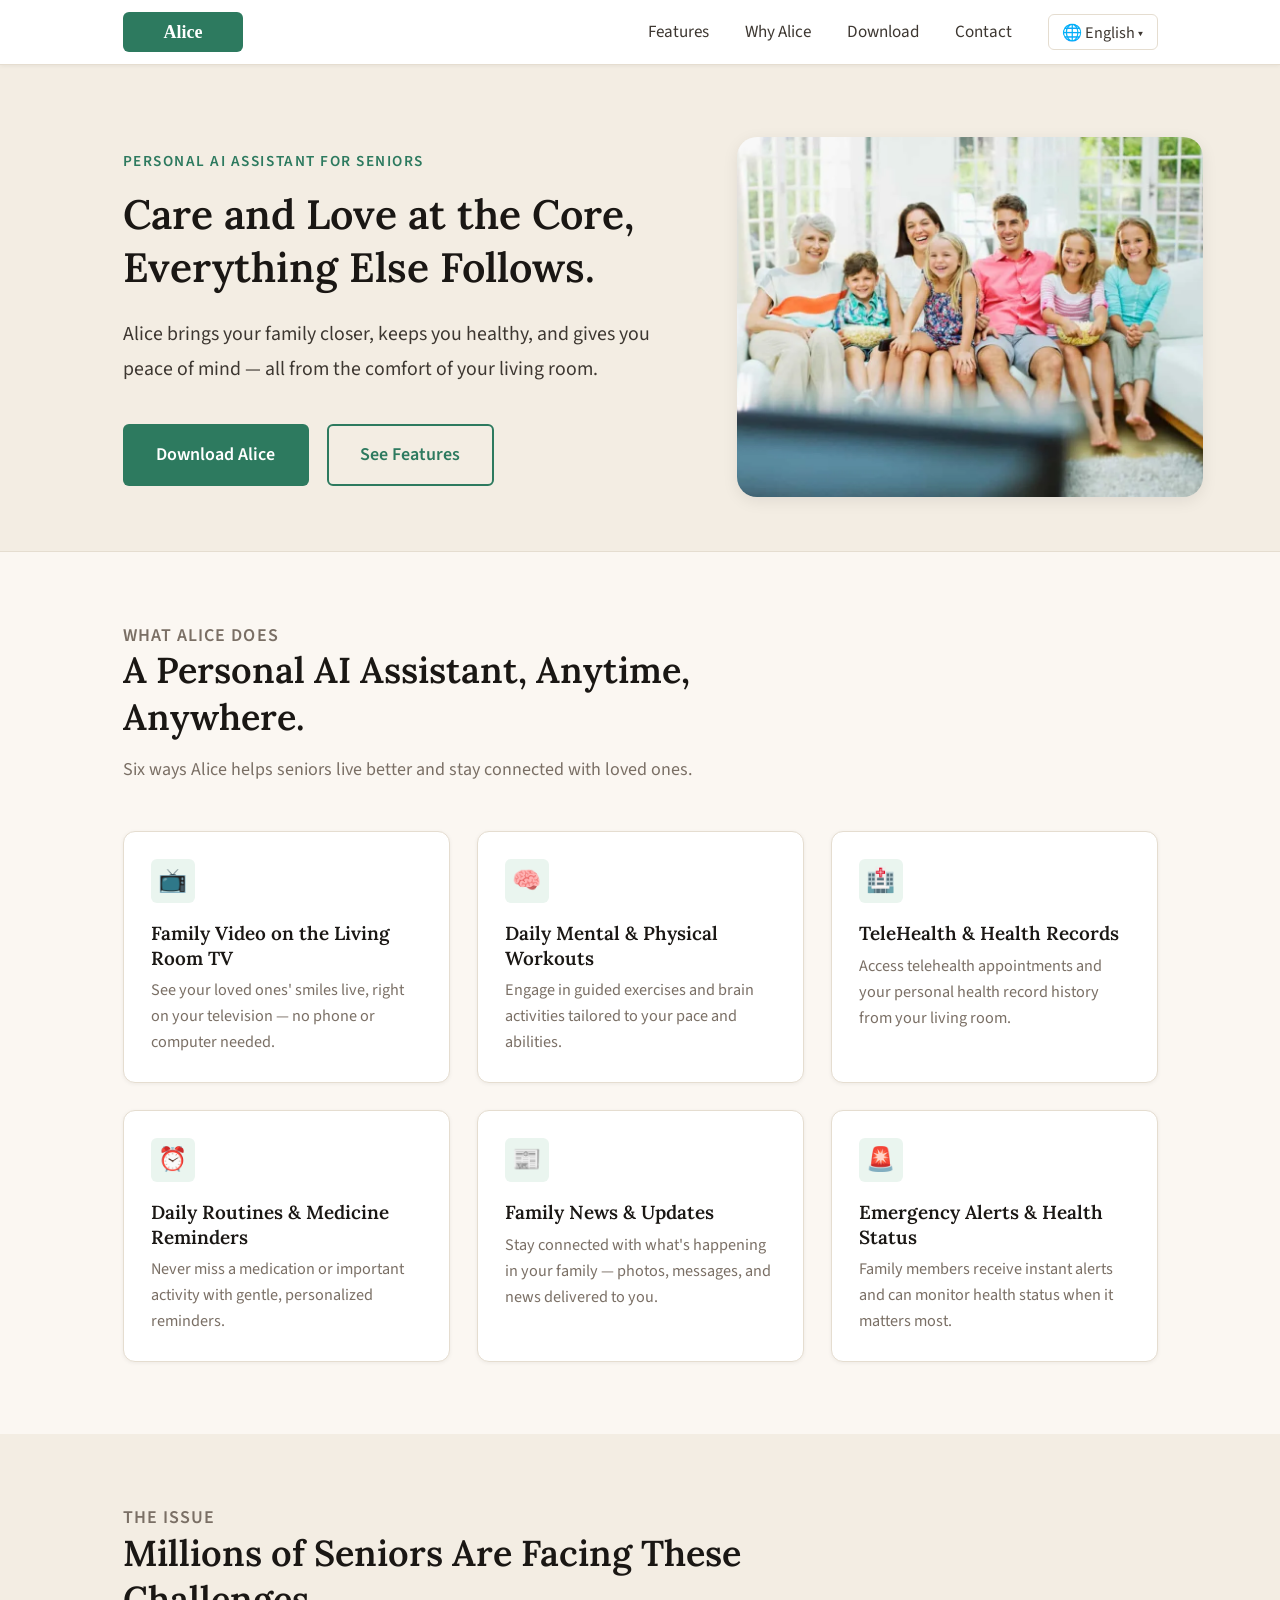
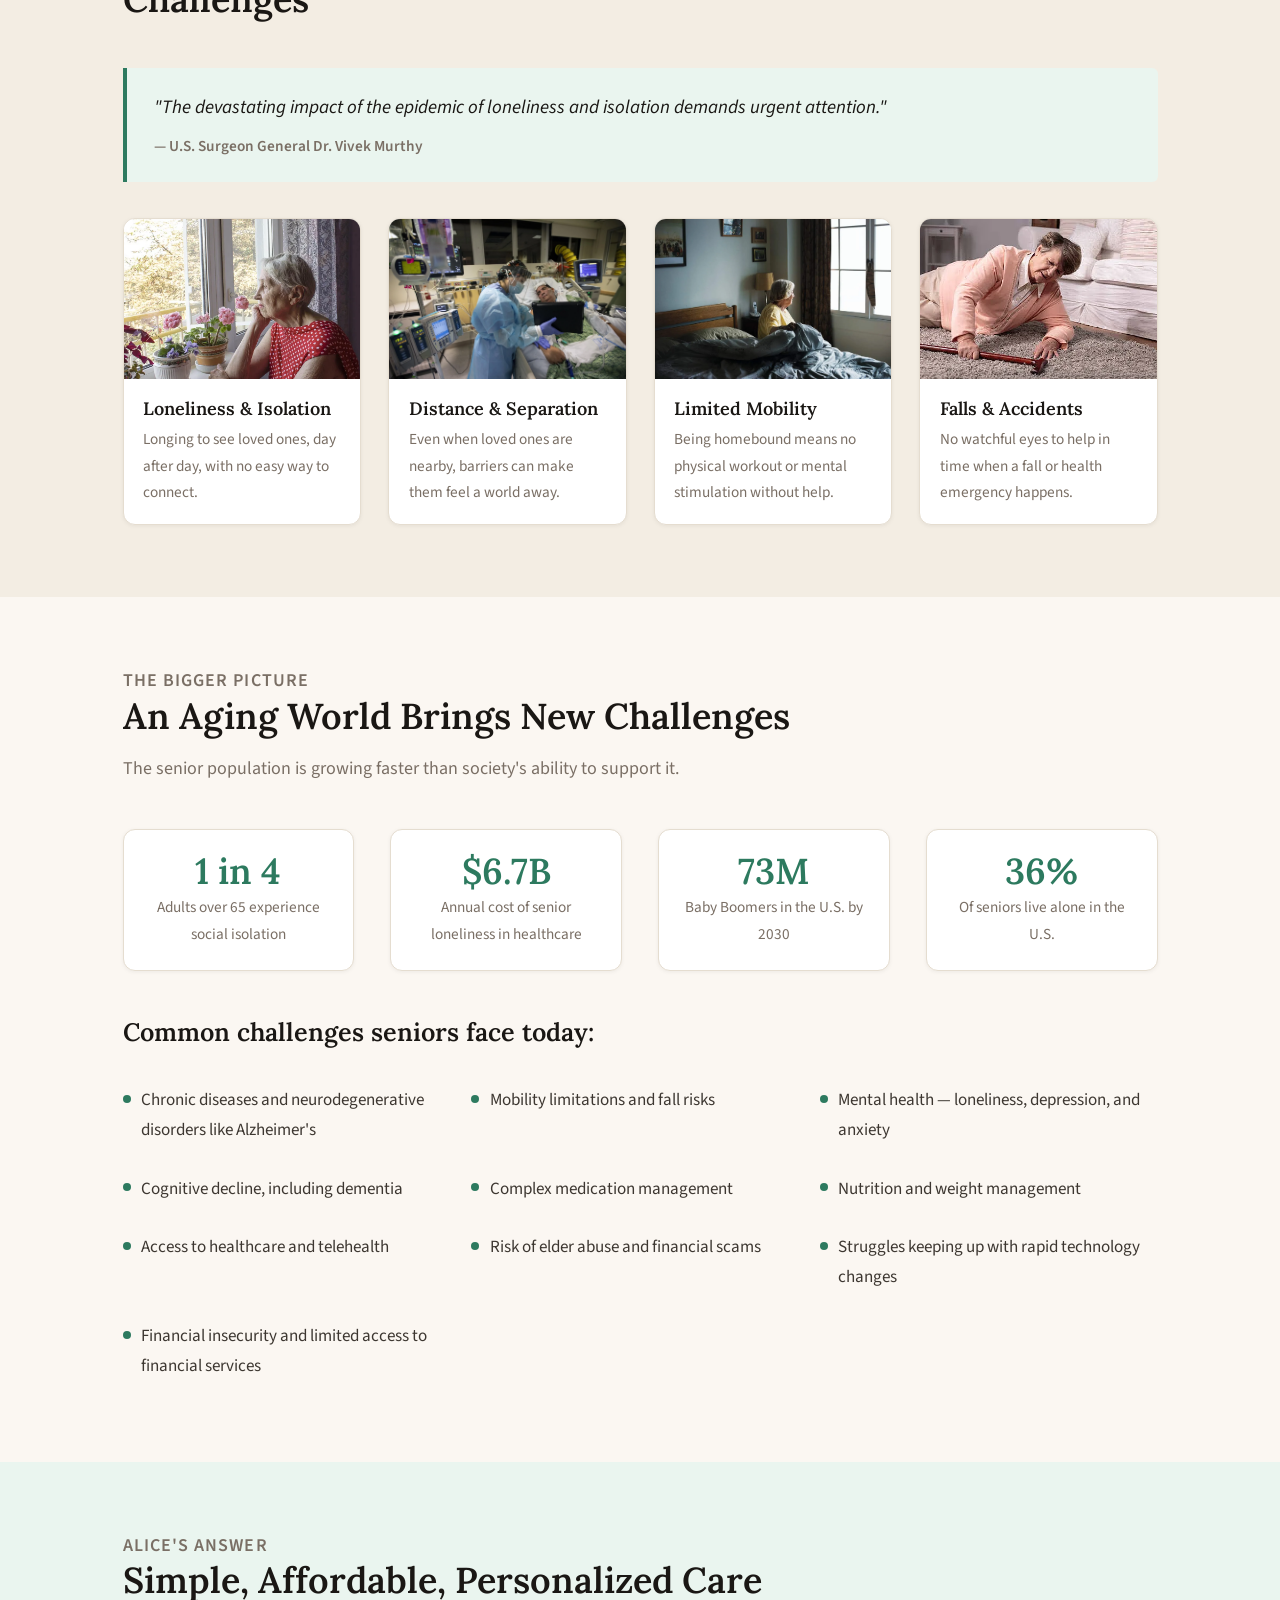
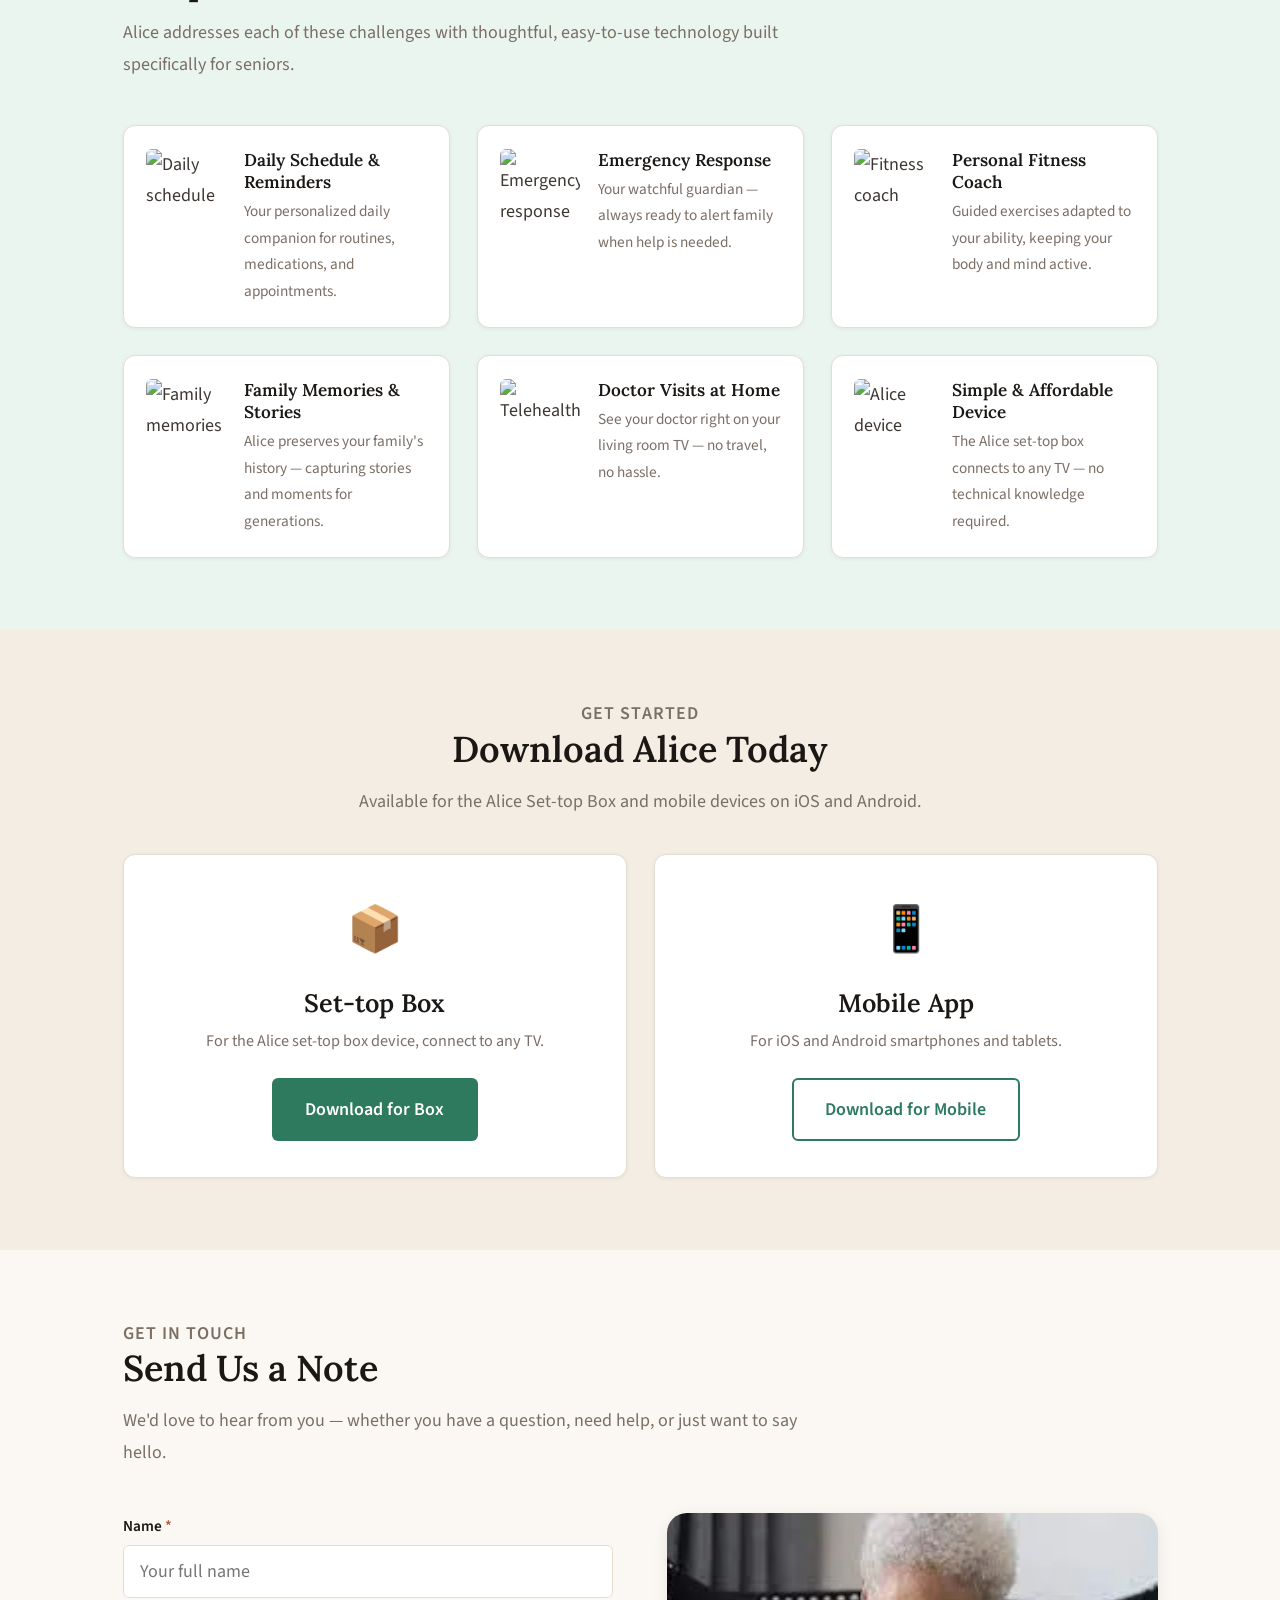
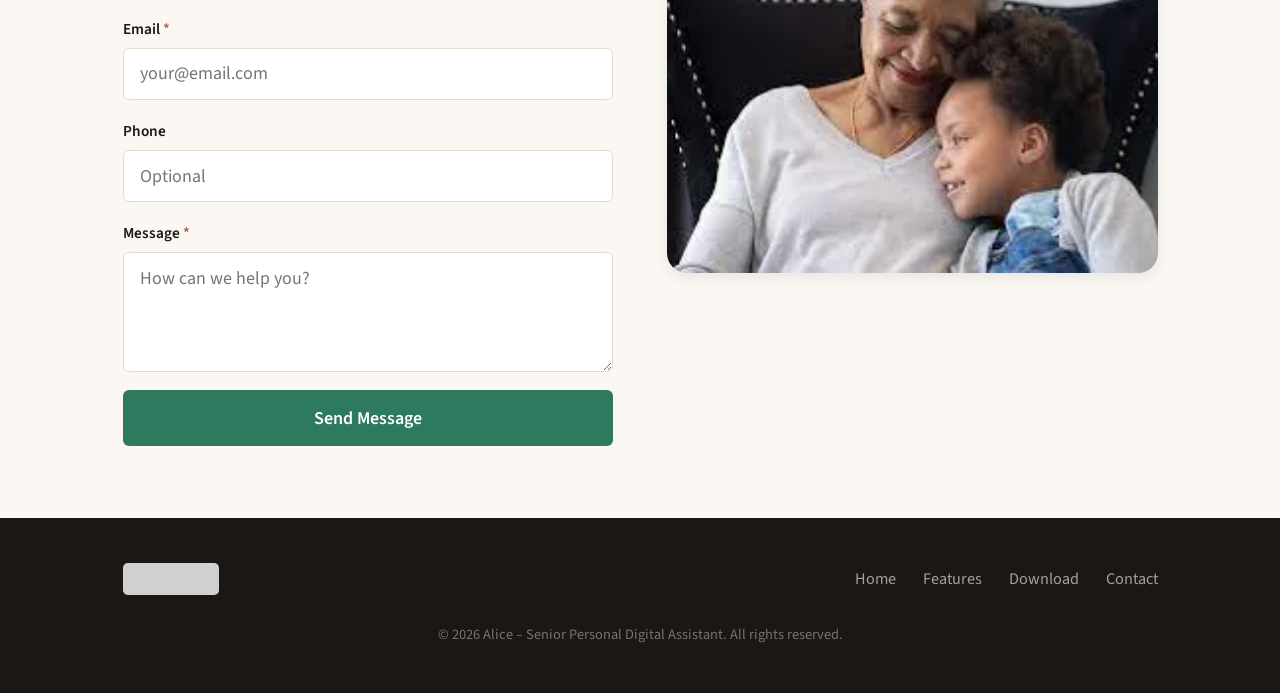
==== commit 6101ac3d: "Add local image assets and replace third-party image URLs - Download 6 images from img1.wsimg.com to" ====
--- a/en/index.html
+++ b/en/index.html
@@ -55,7 +55,7 @@
       </div>
     </div>
     <div class="hero__image">
-      <img src="https://img1.wsimg.com/isteam/ip/b79b17a9-c63e-4661-b57b-d2bf6fcf4516/seniorTV1.jpeg"
+      <img src="../assets/images/senior-tv.jpeg"
            alt="Family watching TV together with Alice">
     </div>
   </div>
@@ -120,7 +120,7 @@
 
     <div class="problem-grid">
       <div class="problem-card">
-        <img src="https://img1.wsimg.com/isteam/ip/b79b17a9-c63e-4661-b57b-d2bf6fcf4516/lonely1.jpg"
+        <img src="../assets/images/lonely-isolation.jpg"
              alt="Senior experiencing loneliness">
         <div class="problem-card__body">
           <h3>Loneliness &amp; Isolation</h3>
@@ -128,7 +128,7 @@
         </div>
       </div>
       <div class="problem-card">
-        <img src="https://img1.wsimg.com/isteam/ip/b79b17a9-c63e-4661-b57b-d2bf6fcf4516/pandemic1.jpg"
+        <img src="../assets/images/pandemic-separation.jpg"
              alt="Separation during pandemic">
         <div class="problem-card__body">
           <h3>Distance &amp; Separation</h3>
@@ -136,7 +136,7 @@
         </div>
       </div>
       <div class="problem-card">
-        <img src="https://img1.wsimg.com/isteam/ip/b79b17a9-c63e-4661-b57b-d2bf6fcf4516/lonely9.jpg"
+        <img src="../assets/images/sick-bedridden.jpg"
              alt="Senior with limited mobility">
         <div class="problem-card__body">
           <h3>Limited Mobility</h3>
@@ -144,7 +144,7 @@
         </div>
       </div>
       <div class="problem-card">
-        <img src="https://img1.wsimg.com/isteam/ip/b79b17a9-c63e-4661-b57b-d2bf6fcf4516/lonely2.jpg"
+        <img src="../assets/images/falls-accidents.jpg"
              alt="Risk of falls and accidents">
         <div class="problem-card__body">
           <h3>Falls &amp; Accidents</h3>
@@ -320,7 +320,7 @@
         </p>
       </form>
       <div class="contact-image">
-        <img src="https://img1.wsimg.com/isteam/ip/b79b17a9-c63e-4661-b57b-d2bf6fcf4516/senior%20love1.jpg"
+        <img src="../assets/images/senior-love.jpg"
              alt="Grandmother with grandchild">
       </div>
     </div>
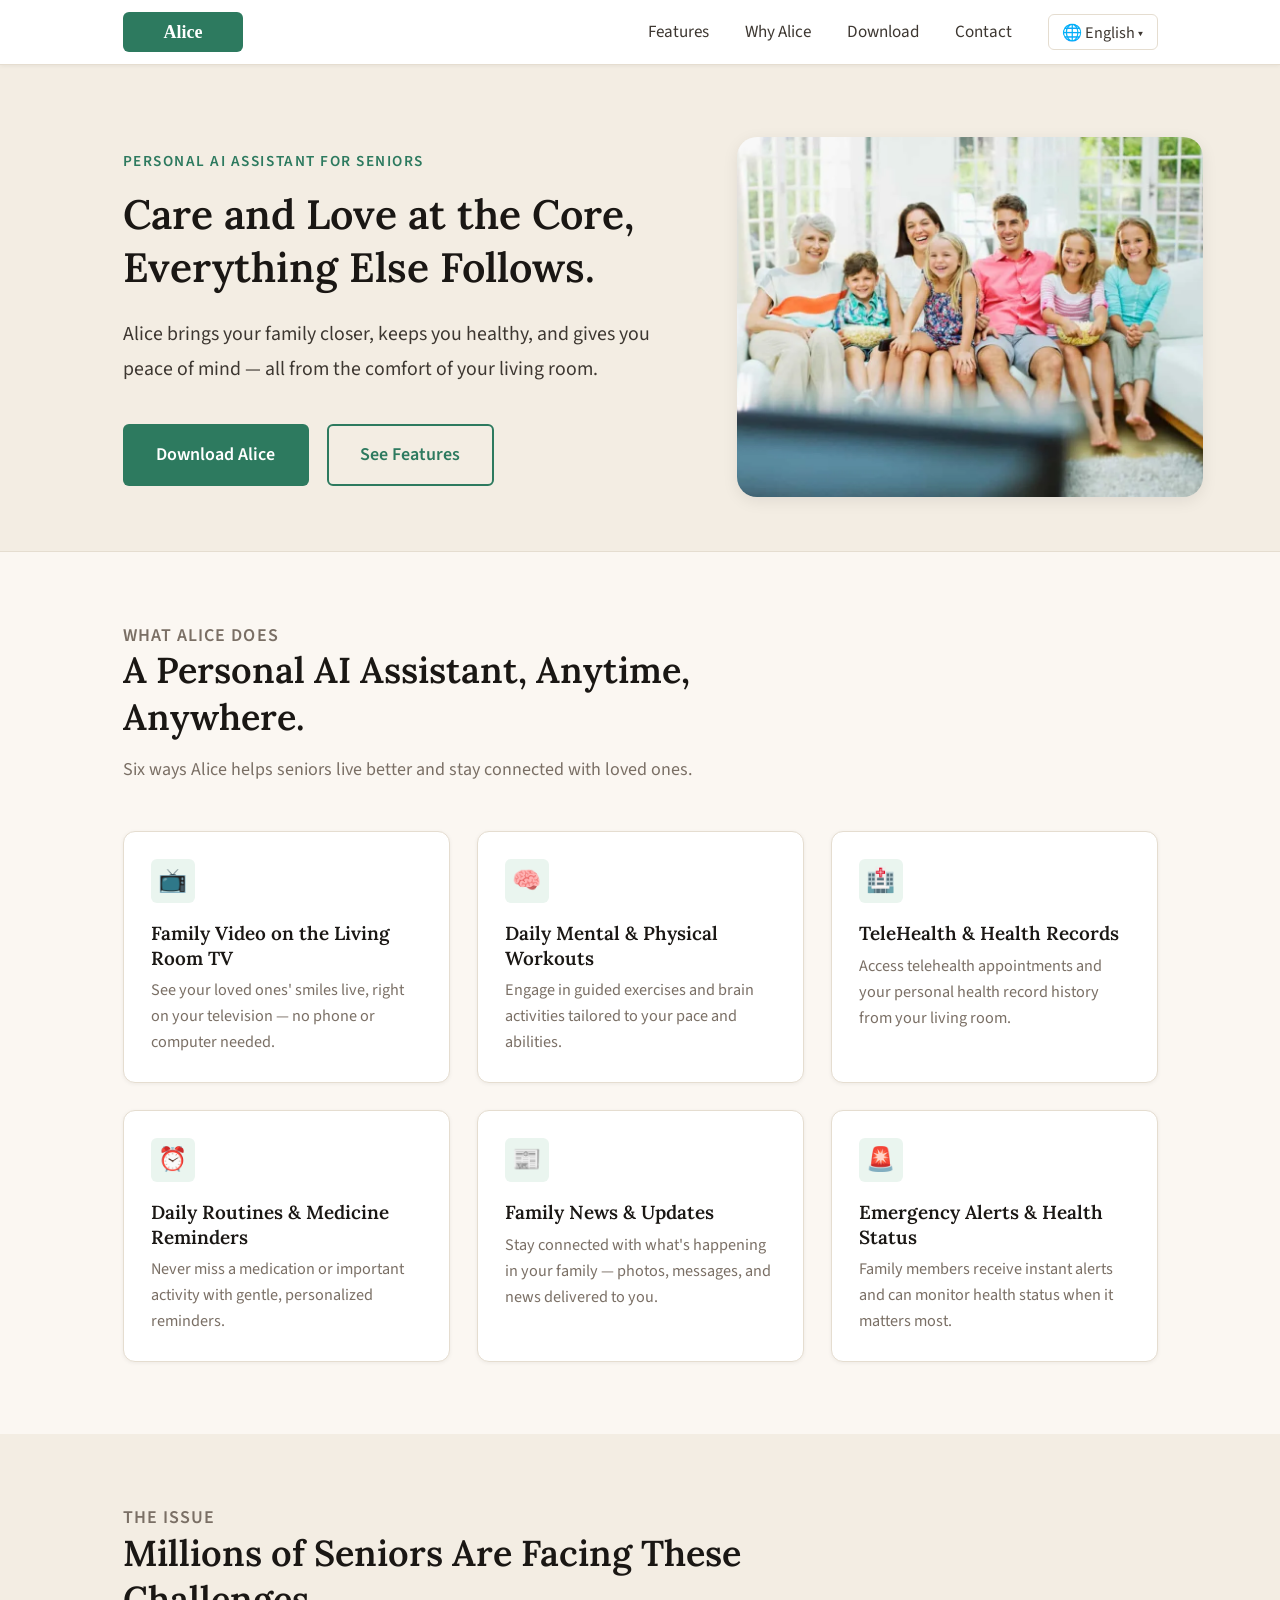
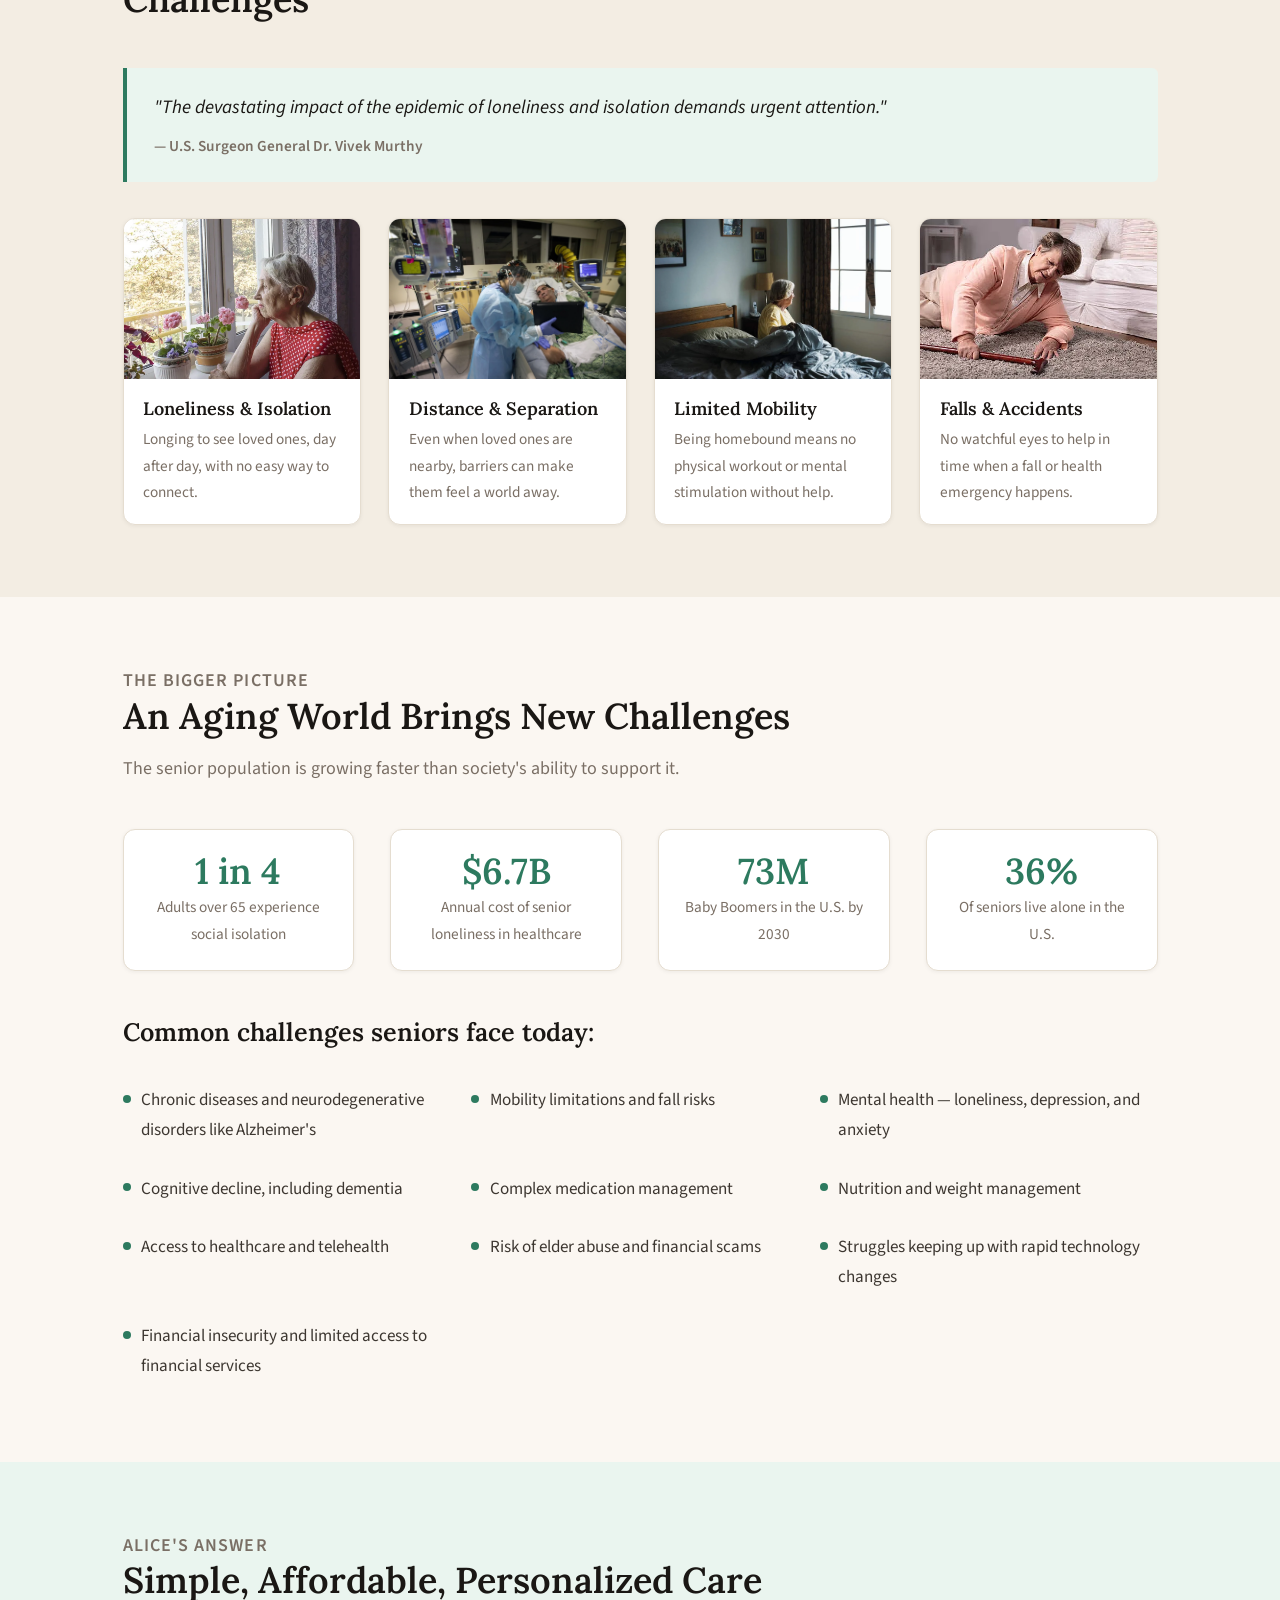
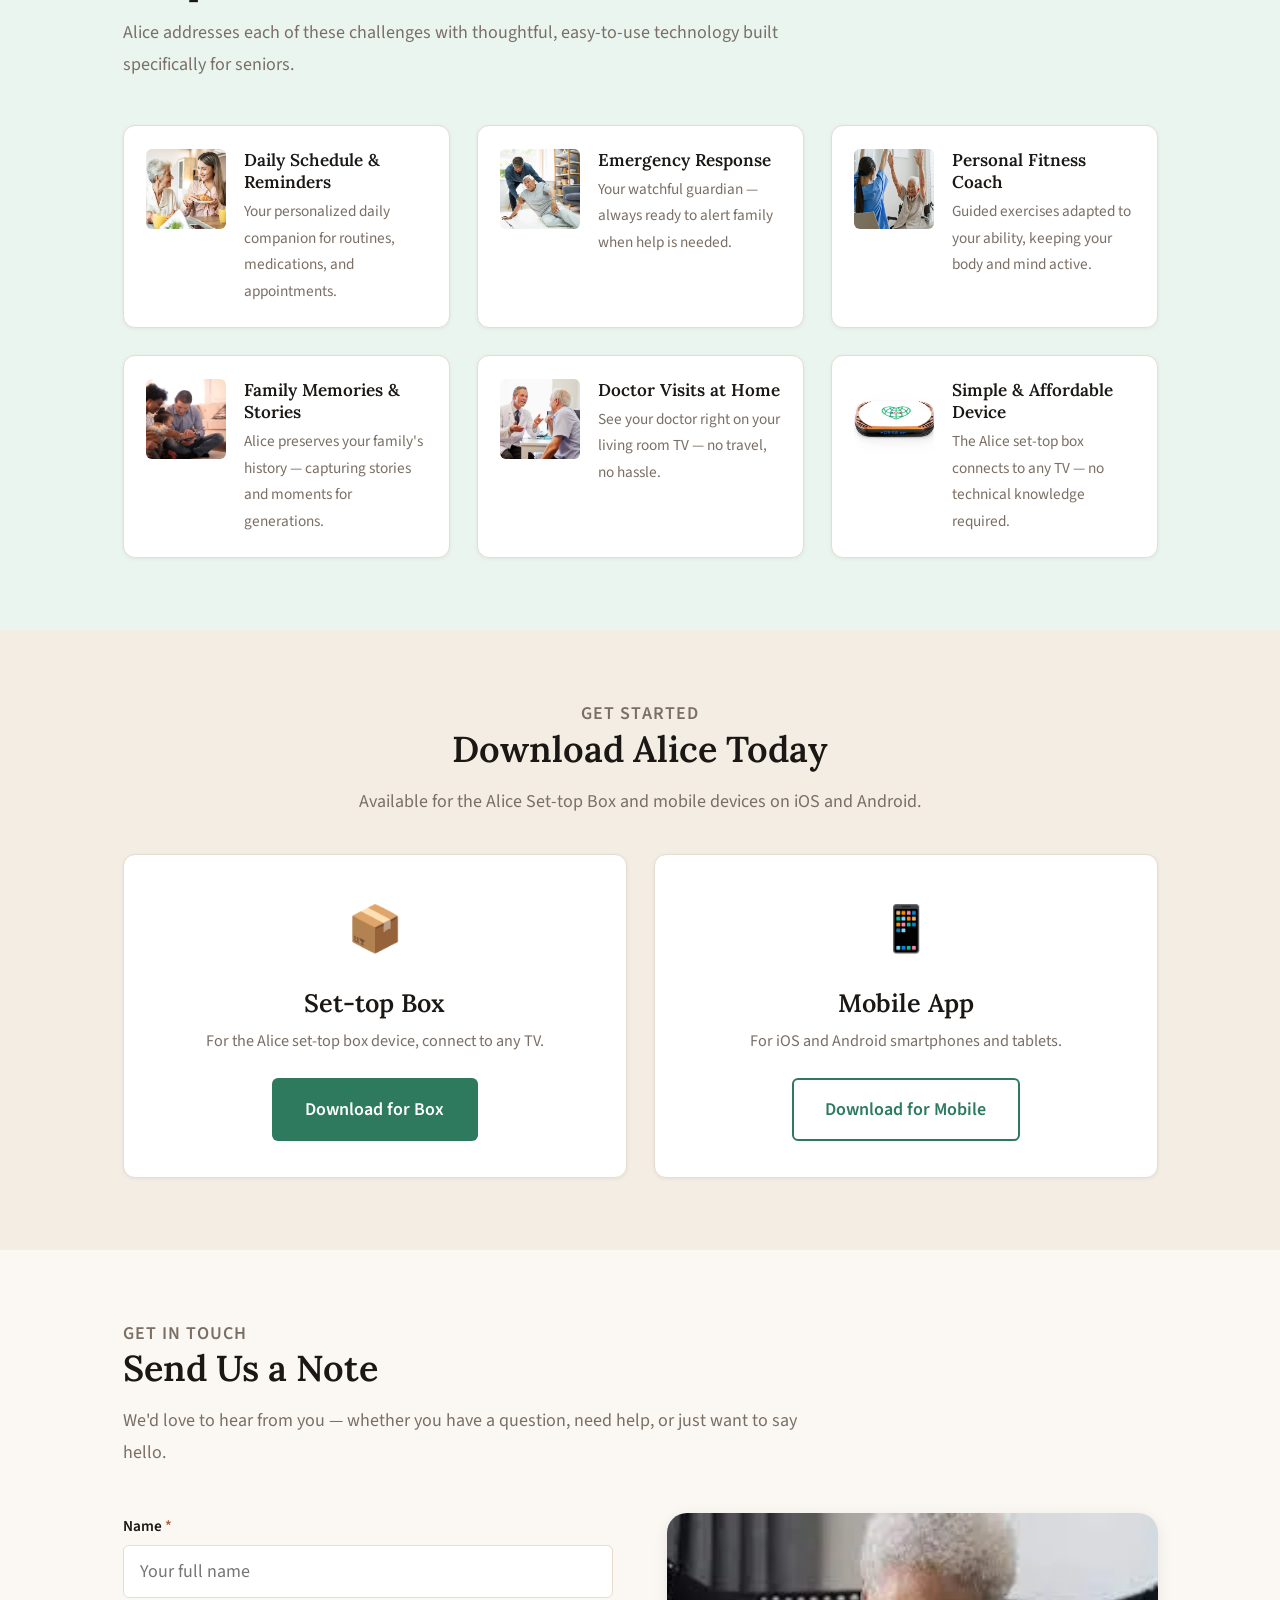
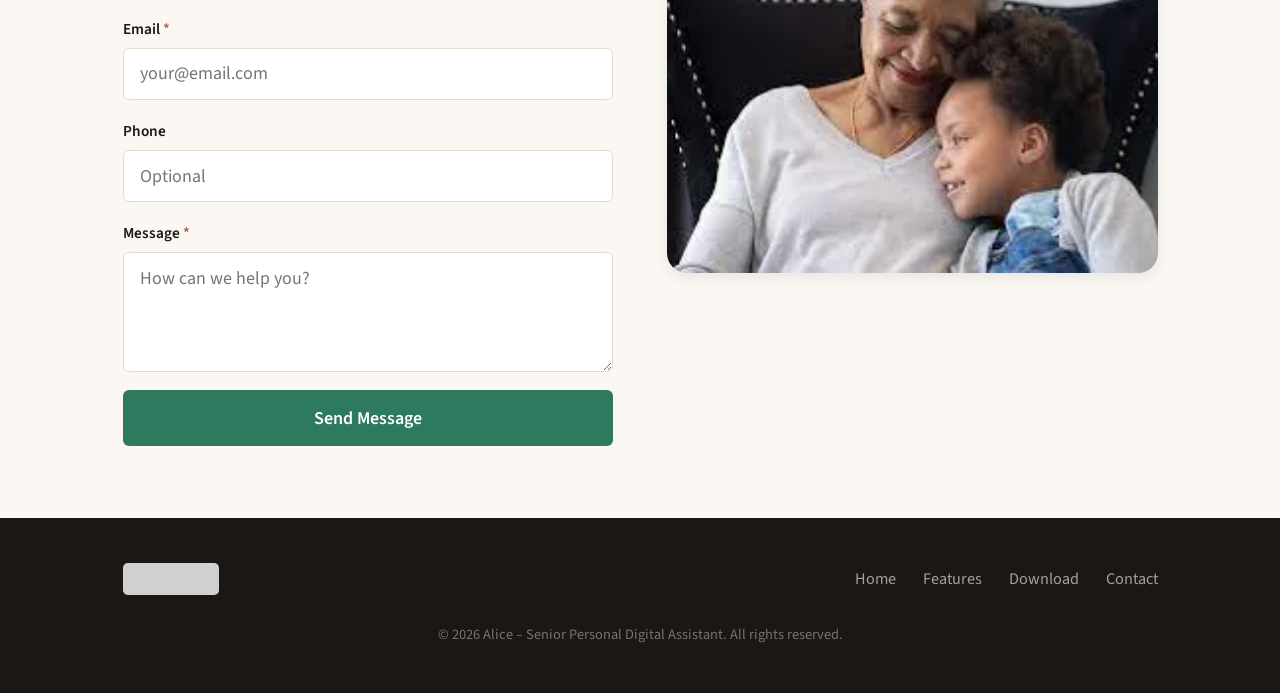
==== commit b8e11187: "Localize remaining external images and fix logo reference - Download 6 images from alicehometech.com" ====
--- a/en/index.html
+++ b/en/index.html
@@ -13,7 +13,7 @@
 <nav class="nav">
   <div class="container nav__inner">
     <a href="index.html" class="nav__logo">
-      <img src="../assets/images/alice-logo.jpg" onerror="this.src='../assets/images/alice-logo.svg'" alt="Alice logo">
+      <img src="../assets/images/alice-logo.svg" alt="Alice logo">
       <span class="nav__logo-text">Alice</span>
     </a>
 
@@ -212,7 +212,7 @@
 
     <div class="solution-grid">
       <div class="solution-item">
-        <img src="https://alicehometech.com/image/larryPicture/caregiver-assisting-with-seniors-daily-routine.webp"
+        <img src="../assets/images/caregiver-daily-routine.webp"
              alt="Daily schedule">
         <div class="solution-item__text">
           <h3>Daily Schedule &amp; Reminders</h3>
@@ -220,7 +220,7 @@
         </div>
       </div>
       <div class="solution-item">
-        <img src="https://alicehometech.com/image/larryPicture/fall helper.webp"
+        <img src="../assets/images/fall-helper.webp"
              alt="Emergency response">
         <div class="solution-item__text">
           <h3>Emergency Response</h3>
@@ -228,7 +228,7 @@
         </div>
       </div>
       <div class="solution-item">
-        <img src="https://alicehometech.com/image/larryPicture/personal trainer.webp"
+        <img src="../assets/images/personal-trainer.webp"
              alt="Fitness coach">
         <div class="solution-item__text">
           <h3>Personal Fitness Coach</h3>
@@ -236,7 +236,7 @@
         </div>
       </div>
       <div class="solution-item">
-        <img src="https://alicehometech.com/image/larryPicture/family story time on tv.webp"
+        <img src="../assets/images/family-story-time.webp"
              alt="Family memories">
         <div class="solution-item__text">
           <h3>Family Memories &amp; Stories</h3>
@@ -244,7 +244,7 @@
         </div>
       </div>
       <div class="solution-item">
-        <img src="https://alicehometech.com/image/larryPicture/doctor visit in your TV.webp"
+        <img src="../assets/images/doctor-visit-tv.webp"
              alt="Telehealth">
         <div class="solution-item__text">
           <h3>Doctor Visits at Home</h3>
@@ -252,7 +252,7 @@
         </div>
       </div>
       <div class="solution-item">
-        <img src="https://alicehometech.com/image/larryPicture/Alice box.webp"
+        <img src="../assets/images/alice-box.webp"
              alt="Alice device">
         <div class="solution-item__text">
           <h3>Simple &amp; Affordable Device</h3>
@@ -331,7 +331,7 @@
 <footer class="footer">
   <div class="container footer__inner">
     <div class="footer__logo">
-      <img src="../assets/images/alice-logo.jpg" onerror="this.src='../assets/images/alice-logo.svg'" alt="Alice">
+      <img src="../assets/images/alice-logo.svg" alt="Alice">
       <span class="footer__logo-text">Alice</span>
     </div>
     <nav class="footer__nav">
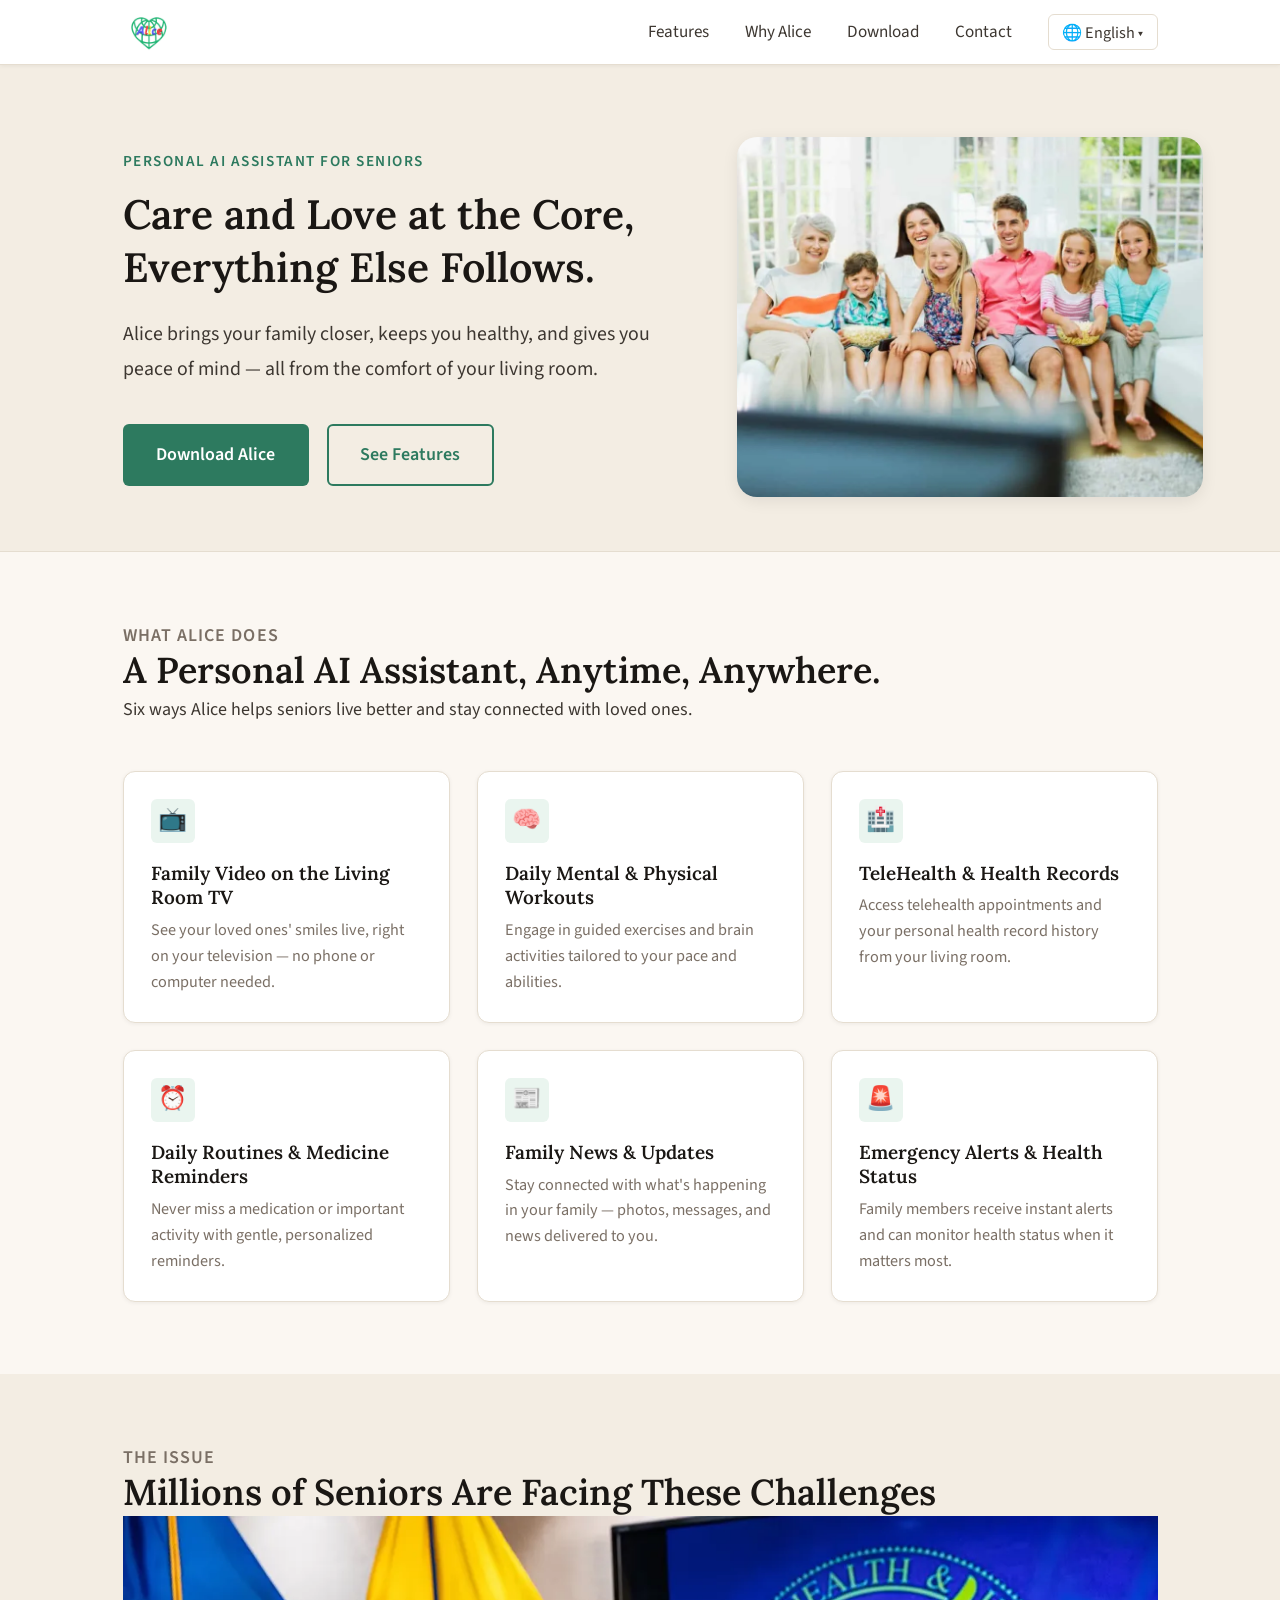
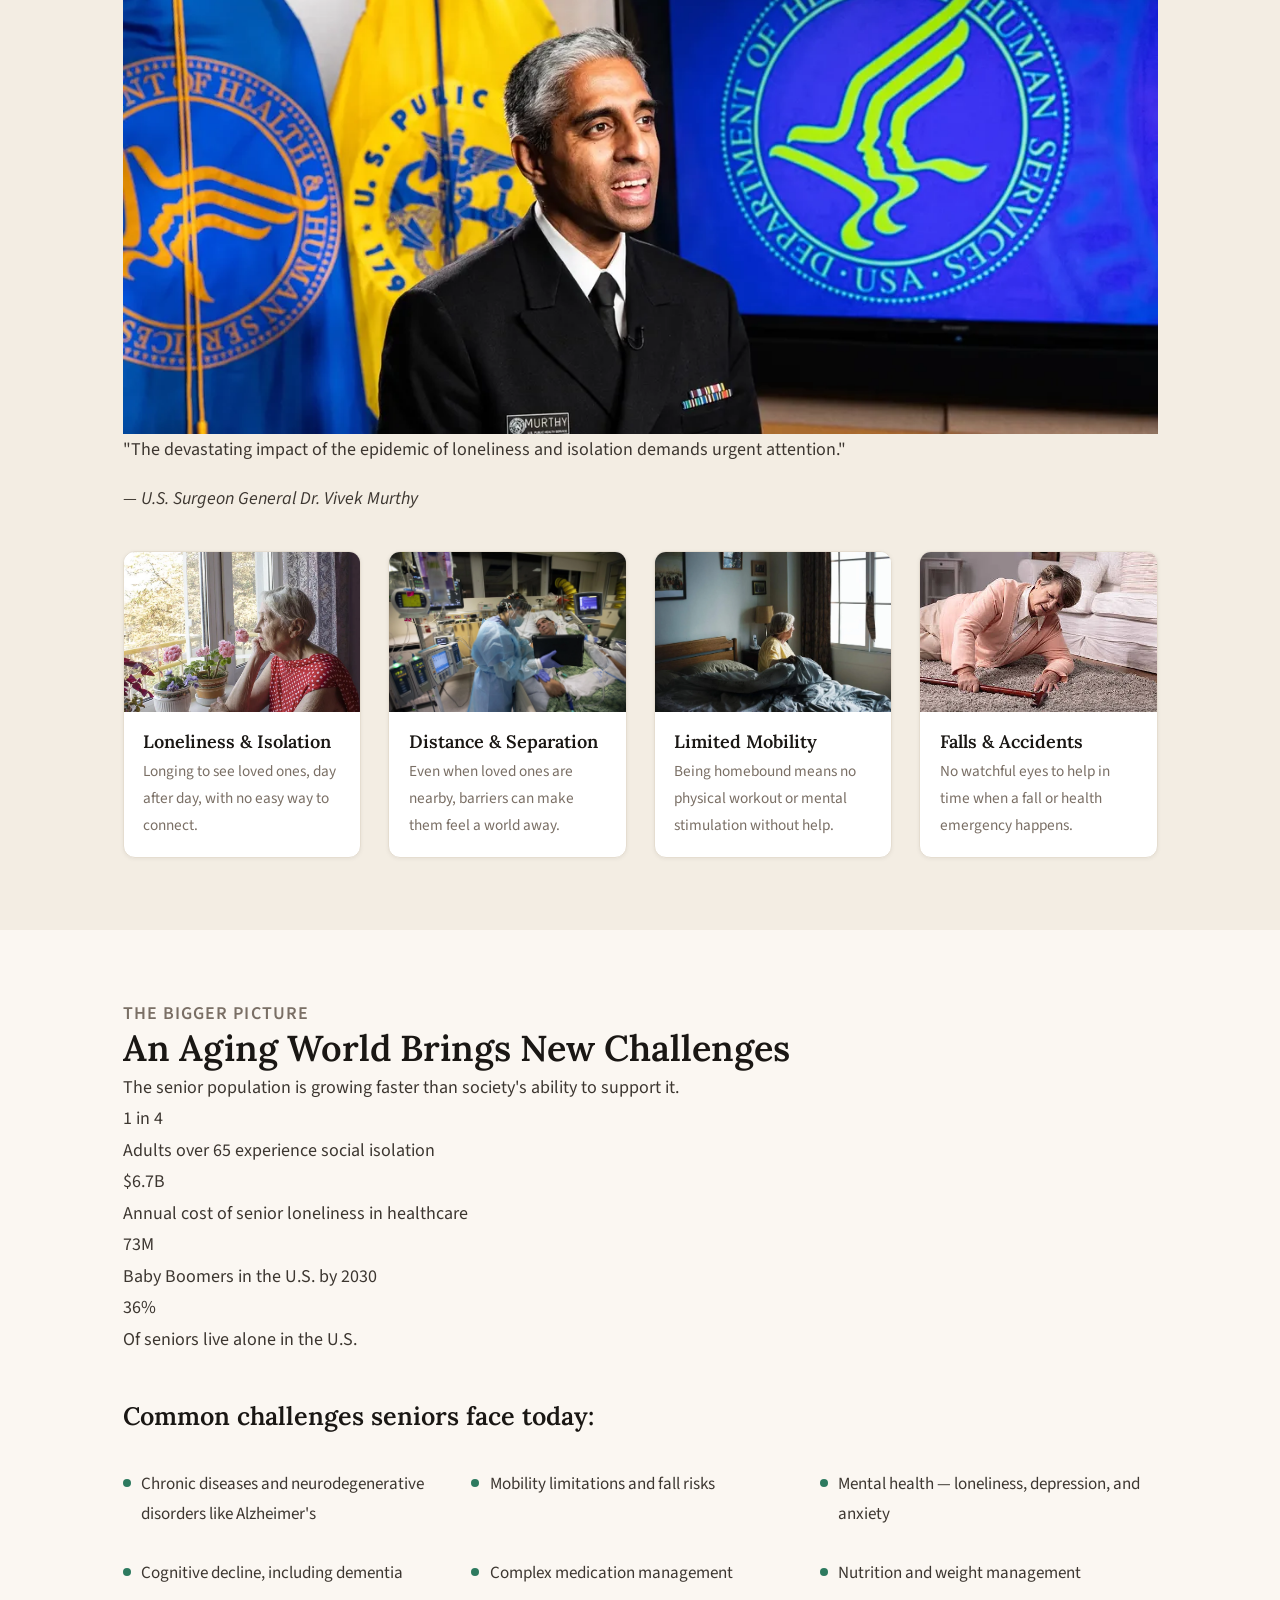
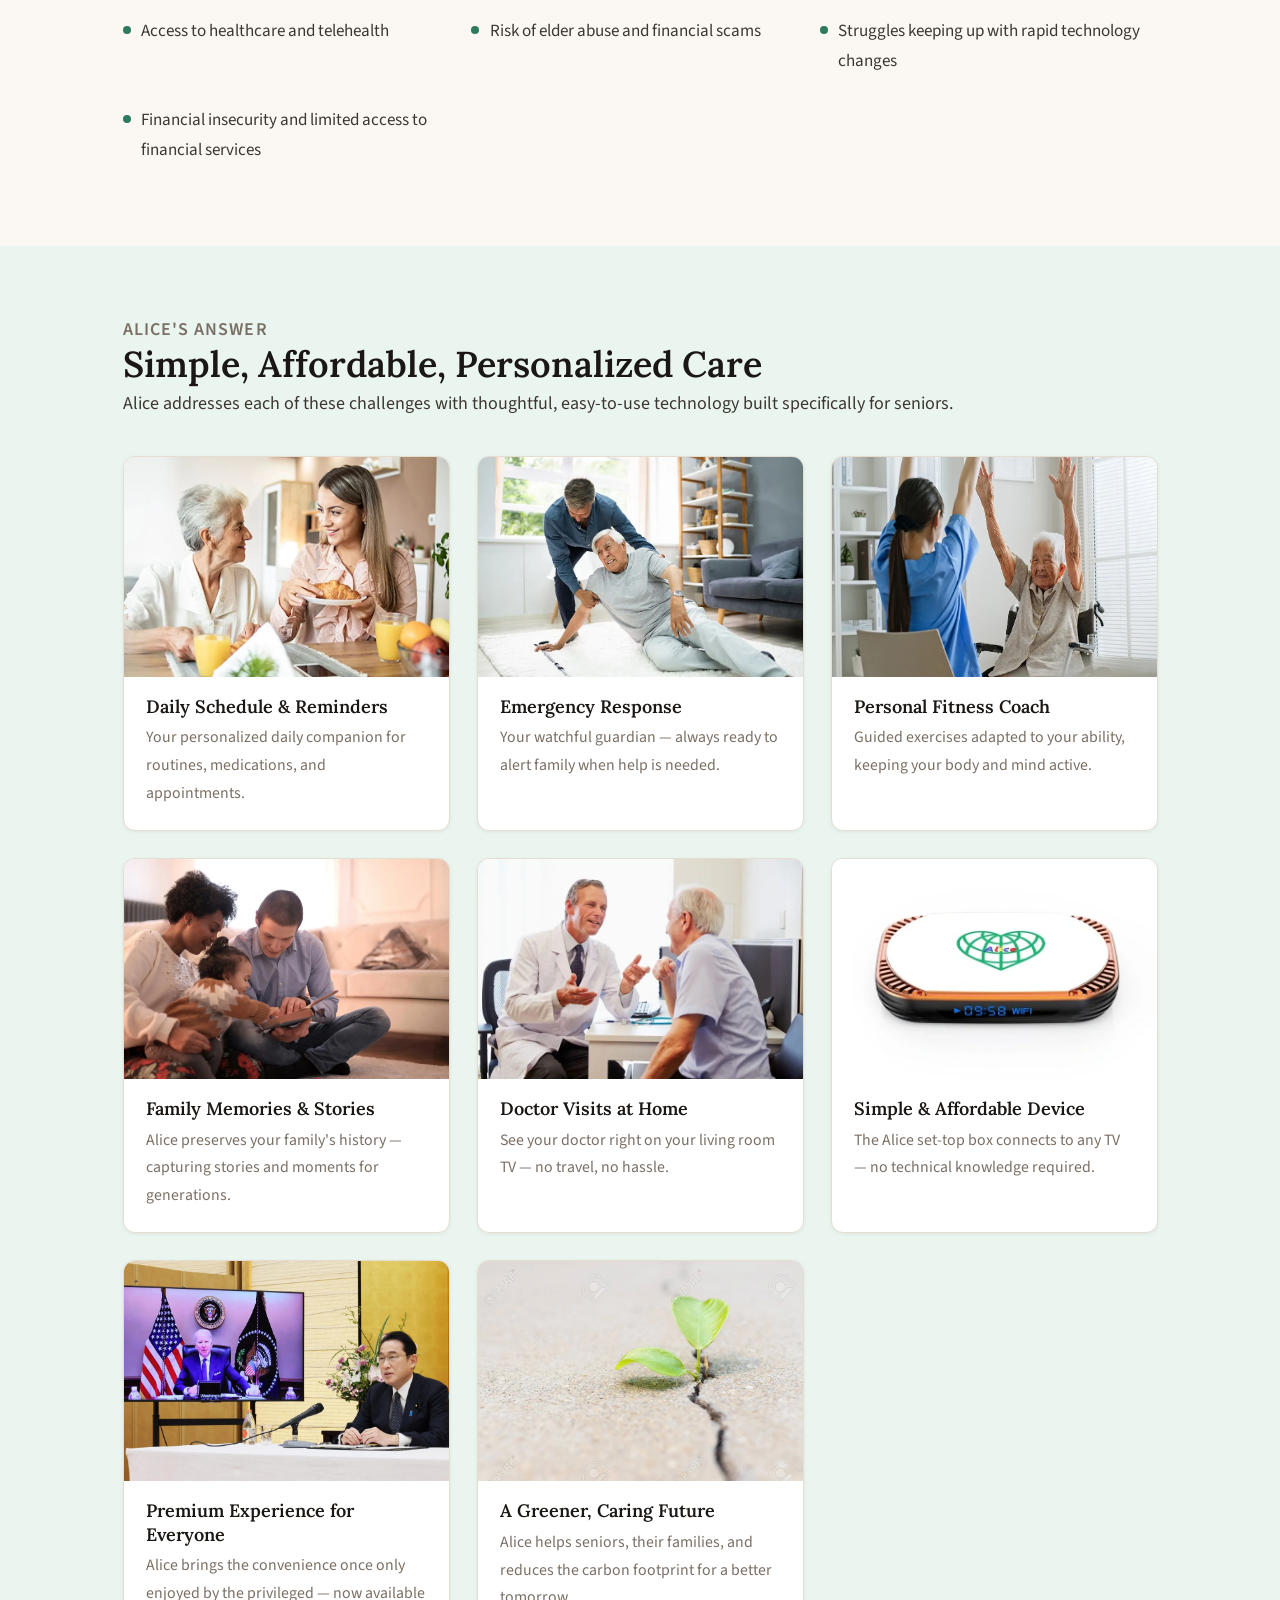
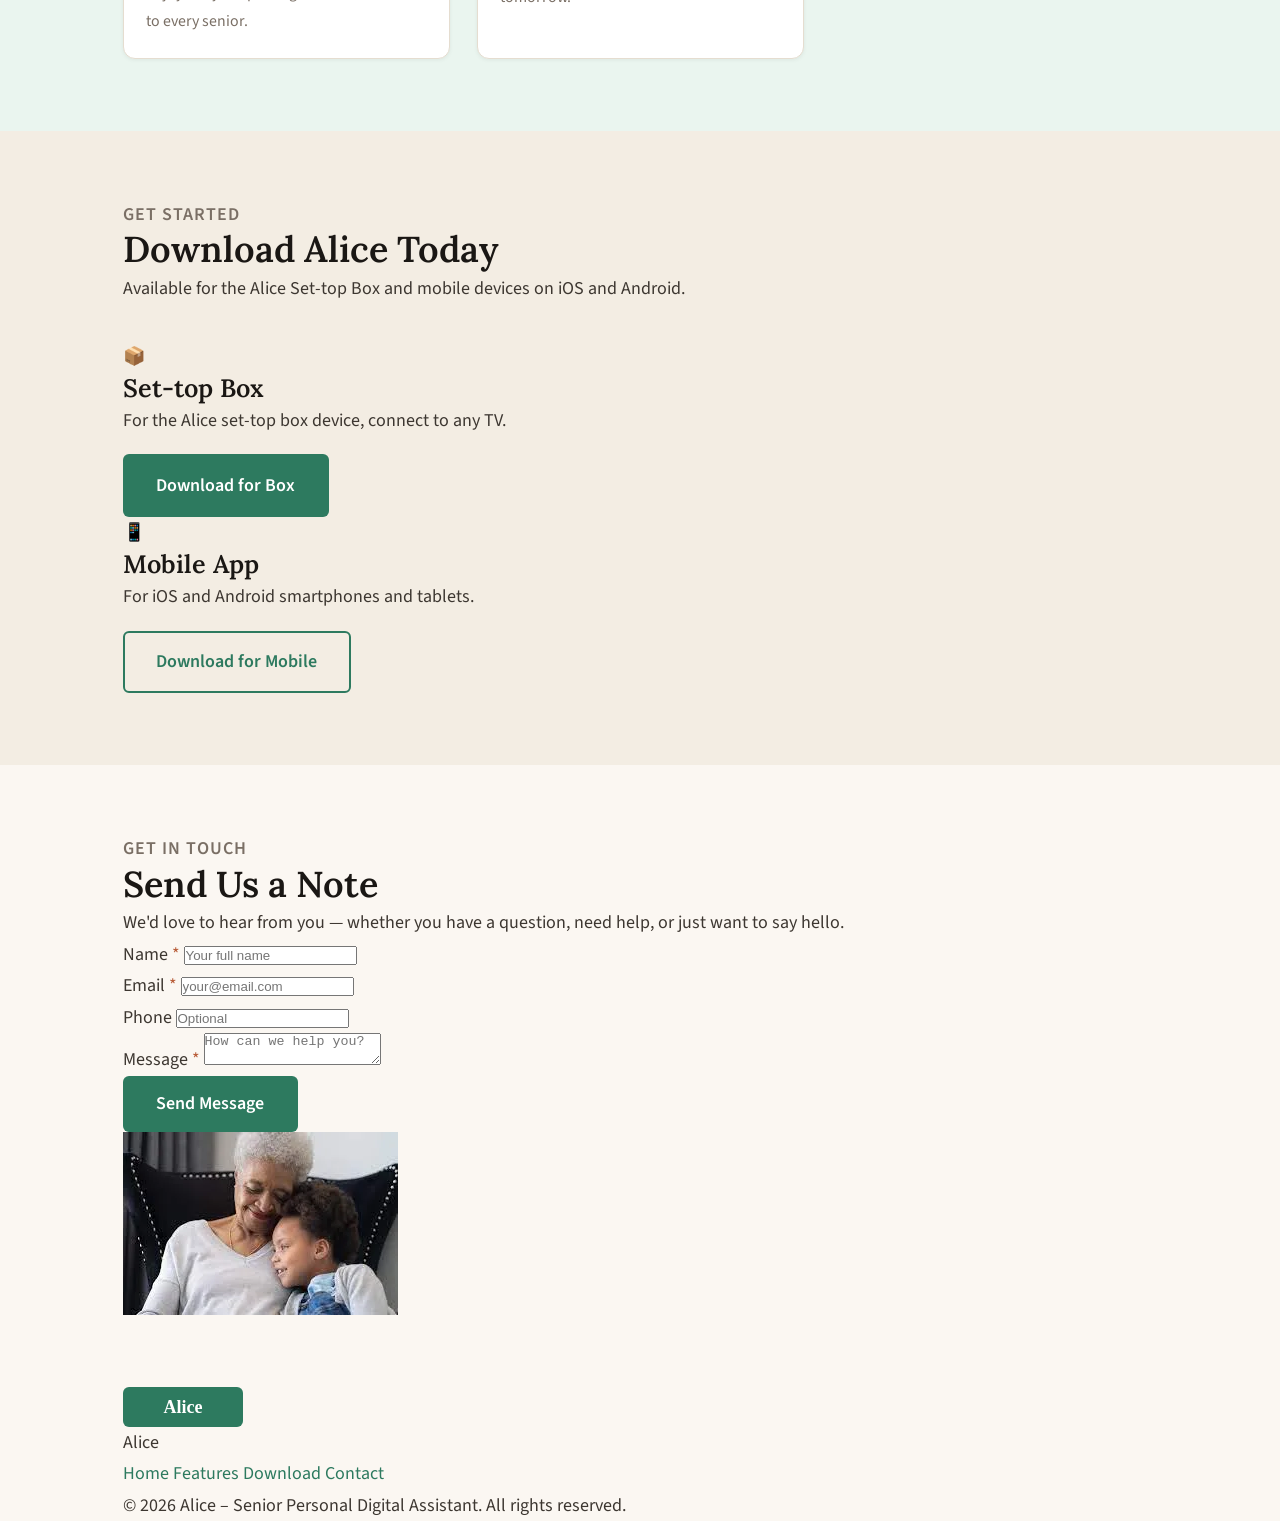
==== commit f048b96e: "Add missing images, fix solution grid layout, and improve UI - Download 5 new images: alice-logo-col" ====
--- a/en/index.html
+++ b/en/index.html
@@ -13,7 +13,7 @@
 <nav class="nav">
   <div class="container nav__inner">
     <a href="index.html" class="nav__logo">
-      <img src="../assets/images/alice-logo.svg" alt="Alice logo">
+      <img src="../assets/images/alice-logo-color.webp" alt="Alice logo">
       <span class="nav__logo-text">Alice</span>
     </a>
 
@@ -113,9 +113,12 @@
       <h2>Millions of Seniors Are Facing These Challenges</h2>
     </div>
 
-    <div class="callout">
-      <p>"The devastating impact of the epidemic of loneliness and isolation demands urgent attention."</p>
-      <cite>— U.S. Surgeon General Dr. Vivek Murthy</cite>
+    <div class="surgeon-callout">
+      <img src="../assets/images/surgeon-general.webp" alt="U.S. Surgeon General Dr. Vivek Murthy">
+      <blockquote>
+        <p>"The devastating impact of the epidemic of loneliness and isolation demands urgent attention."</p>
+        <cite>— U.S. Surgeon General Dr. Vivek Murthy</cite>
+      </blockquote>
     </div>
 
     <div class="problem-grid">
@@ -259,6 +262,22 @@
           <p>The Alice set-top box connects to any TV — no technical knowledge required.</p>
         </div>
       </div>
+      <div class="solution-item">
+        <img src="../assets/images/president-tv.webp"
+             alt="President video call on TV">
+        <div class="solution-item__text">
+          <h3>Premium Experience for Everyone</h3>
+          <p>Alice brings the convenience once only enjoyed by the privileged — now available to every senior.</p>
+        </div>
+      </div>
+      <div class="solution-item">
+        <img src="../assets/images/hope.webp"
+             alt="Hope and sustainability">
+        <div class="solution-item__text">
+          <h3>A Greener, Caring Future</h3>
+          <p>Alice helps seniors, their families, and reduces the carbon footprint for a better tomorrow.</p>
+        </div>
+      </div>
     </div>
   </div>
 </section>
--- a/css/style.css
+++ b/css/style.css
@@ -402,36 +402,42 @@
    ============================================= */
 .solution-grid {
   display: grid;
-  grid-template-columns: repeat(auto-fit, minmax(300px, 1fr));
+  grid-template-columns: repeat(3, 1fr);
   gap: var(--gap);
   margin-top: 2rem;
 }
 .solution-item {
   display: flex;
-  gap: 1rem;
-  align-items: flex-start;
-  padding: 1.25rem;
+  flex-direction: column;
   background: var(--white);
   border: 1px solid var(--warm-border);
   border-radius: var(--radius-md);
   box-shadow: var(--shadow-sm);
+  overflow: hidden;
 }
 .solution-item img {
-  width: 80px;
-  height: 80px;
+  width: 100%;
+  height: 220px;
   object-fit: cover;
-  border-radius: var(--radius-sm);
   flex-shrink: 0;
 }
+.solution-item__text {
+  padding: 1rem 1.25rem 1.25rem;
+}
 .solution-item__text h3 {
-  font-size: 0.95rem;
-  margin-bottom: 0.25rem;
+  font-size: 1rem;
+  margin-bottom: 0.35rem;
 }
 .solution-item__text p {
-  font-size: 0.85rem;
+  font-size: 0.88rem;
   color: var(--text-muted);
   margin: 0;
 }
+@media (max-width: 720px) {
+  .solution-grid { grid-template-columns: repeat(2, 1fr); }
+}
+@media (max-width: 480px) {
+  .solution-grid { grid-template-columns: 1fr; }
 
 /* =============================================
    DOWNLOAD SECTION
@@ -600,6 +606,42 @@
   color: var(--text-muted);
   font-style: normal;
   font-weight: 600;
+}
+
+/* Surgeon General callout with photo */
+.surgeon-callout {
+  display: grid;
+  grid-template-columns: 180px 1fr;
+  gap: 2rem;
+  align-items: center;
+  background: var(--accent-light);
+  border-left: 4px solid var(--accent);
+  border-radius: 0 var(--radius-md) var(--radius-md) 0;
+  padding: 1.5rem;
+  margin: 2rem 0;
+}
+.surgeon-callout img {
+  width: 180px;
+  height: 180px;
+  object-fit: cover;
+  border-radius: var(--radius-sm);
+}
+.surgeon-callout blockquote p {
+  color: var(--text-primary);
+  font-style: italic;
+  font-size: 1.1rem;
+  margin-bottom: 0.75rem;
+}
+.surgeon-callout cite {
+  display: block;
+  font-size: 0.88rem;
+  color: var(--text-muted);
+  font-style: normal;
+  font-weight: 600;
+}
+@media (max-width: 600px) {
+  .surgeon-callout { grid-template-columns: 1fr; }
+  .surgeon-callout img { width: 100%; height: 200px; }
 }
 
 /* =============================================
